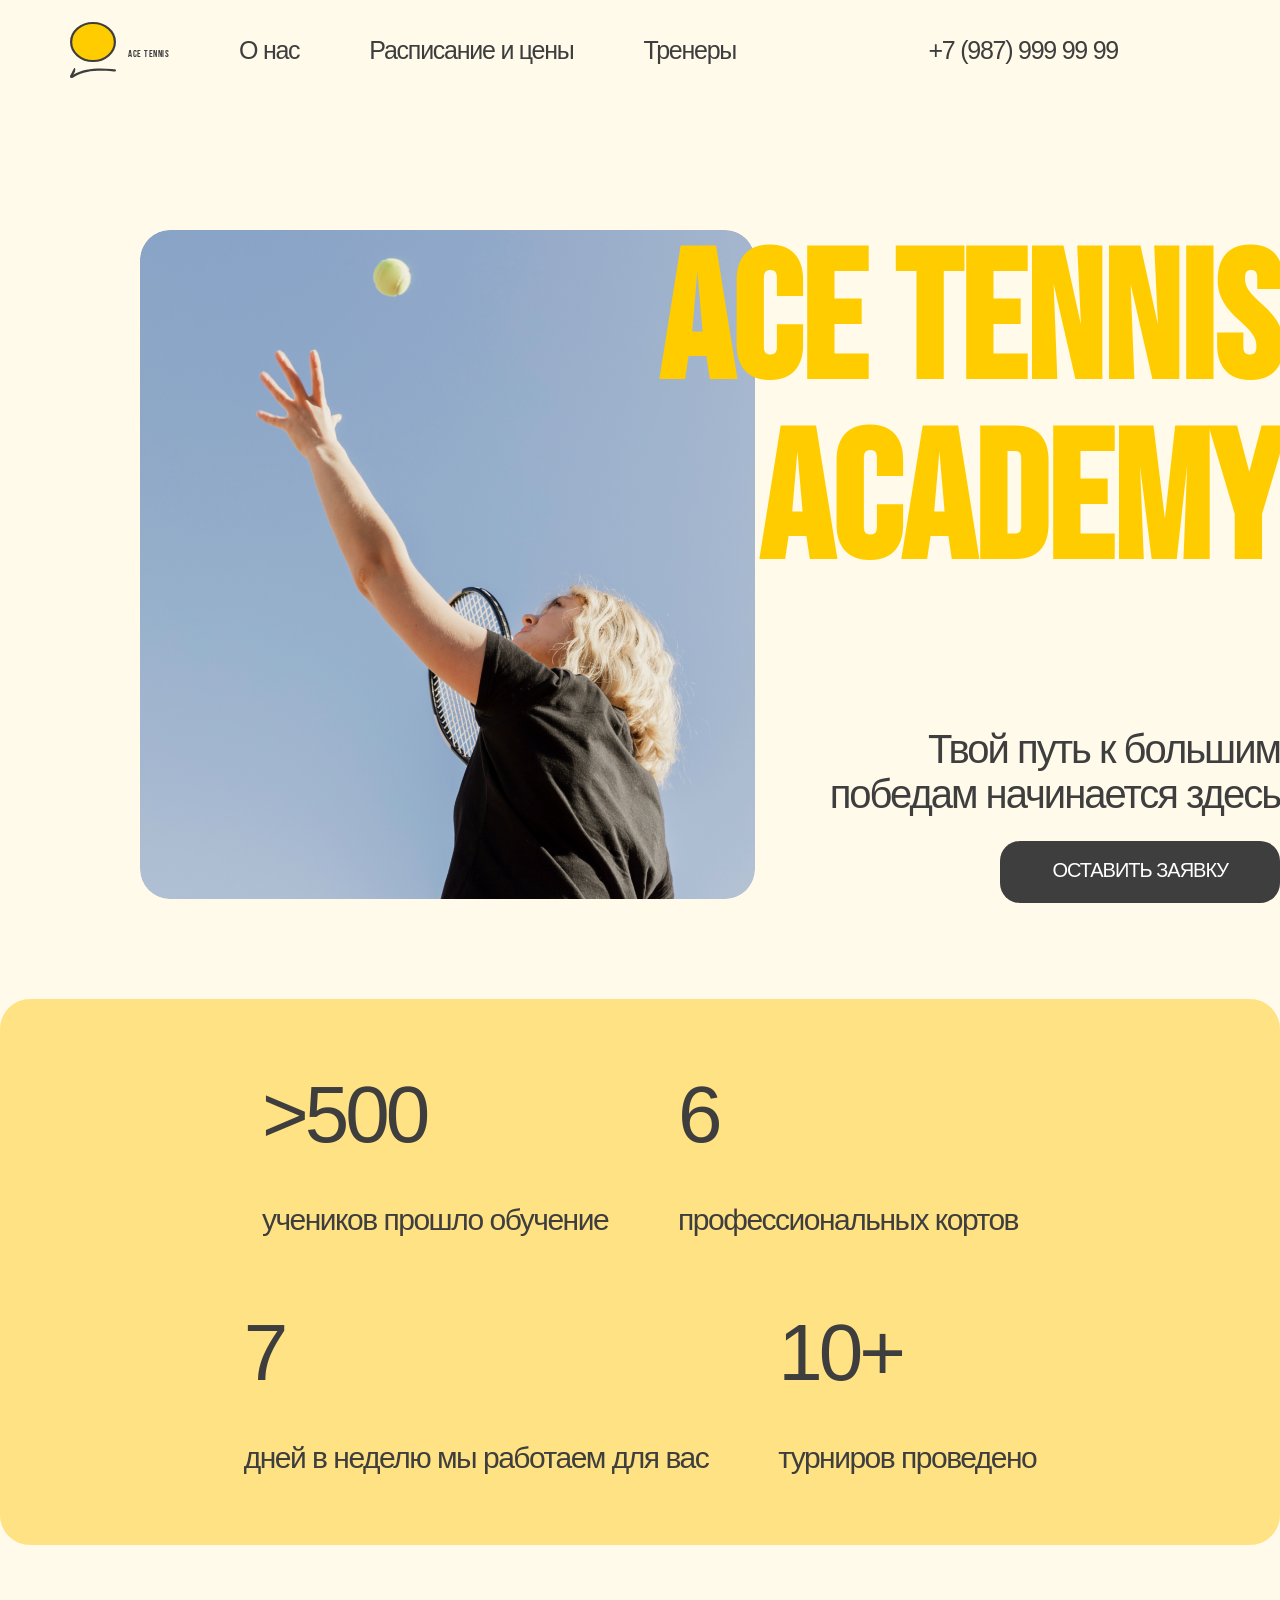
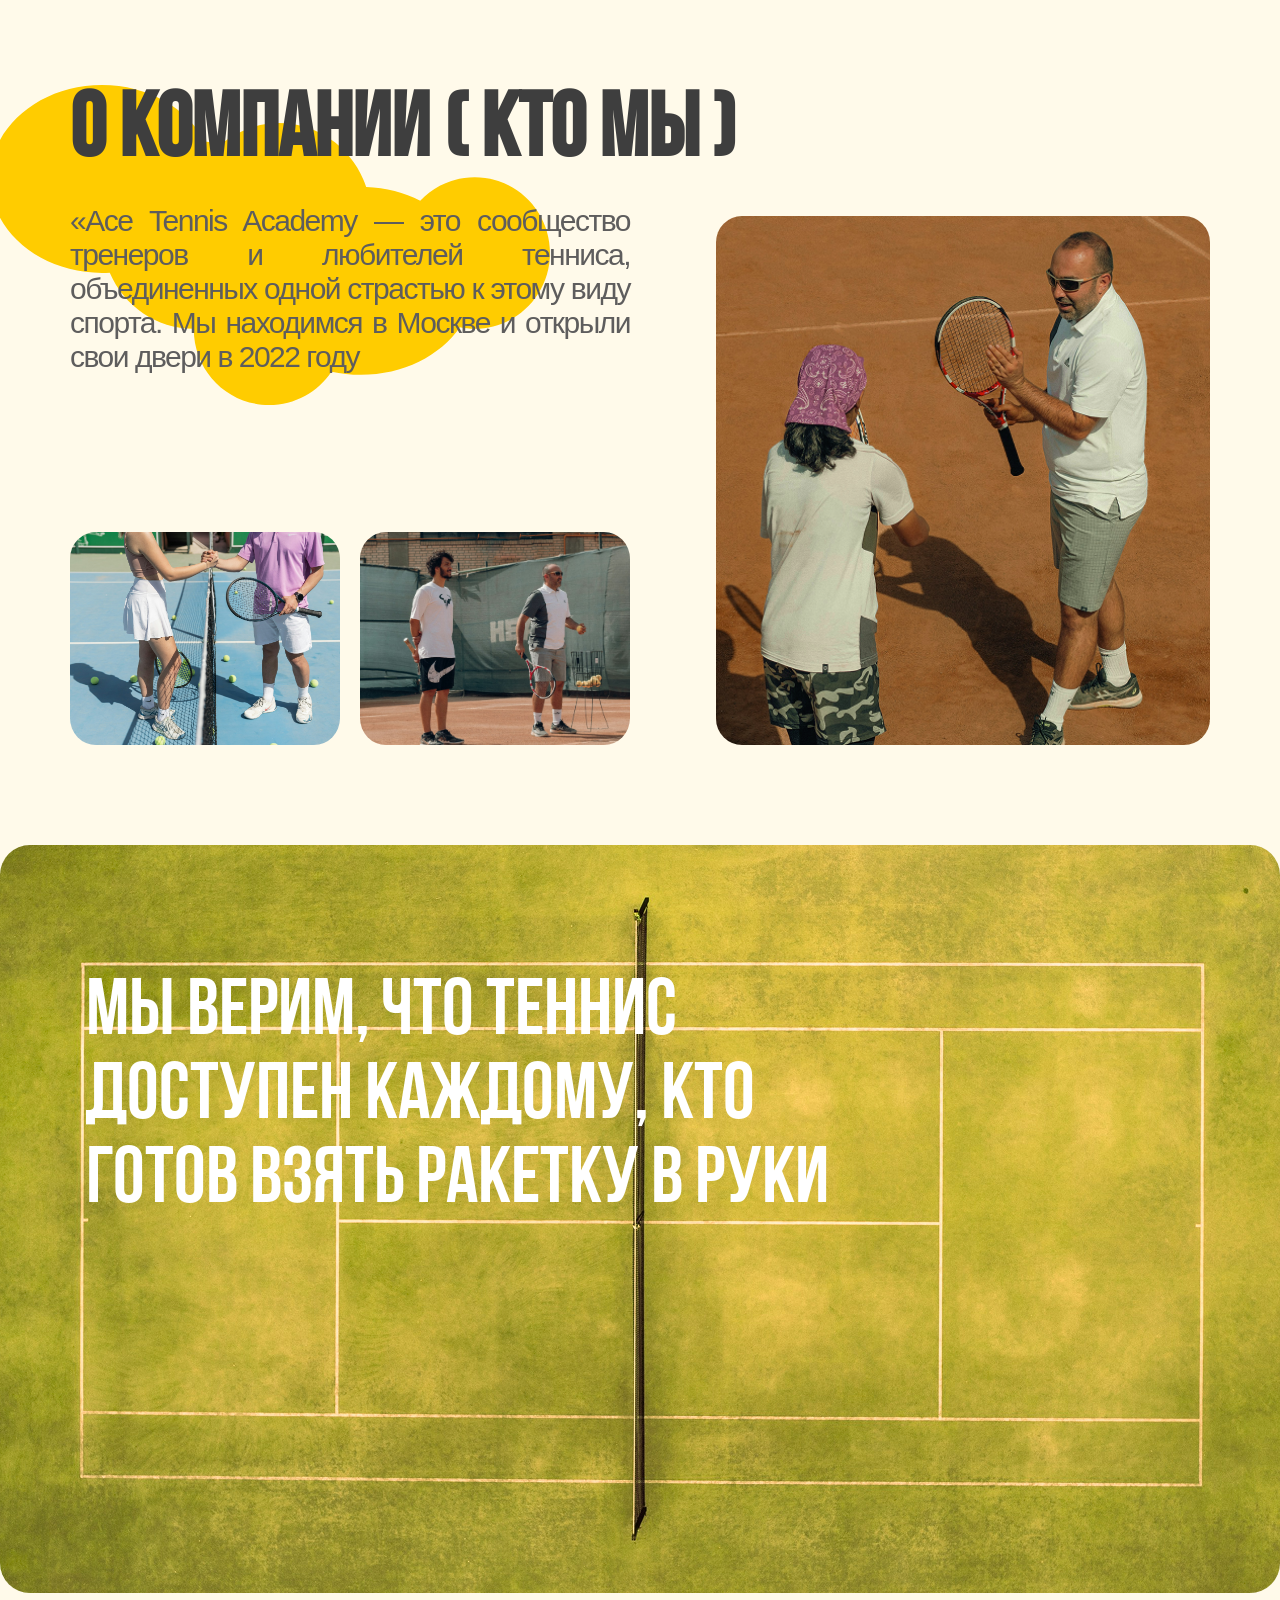
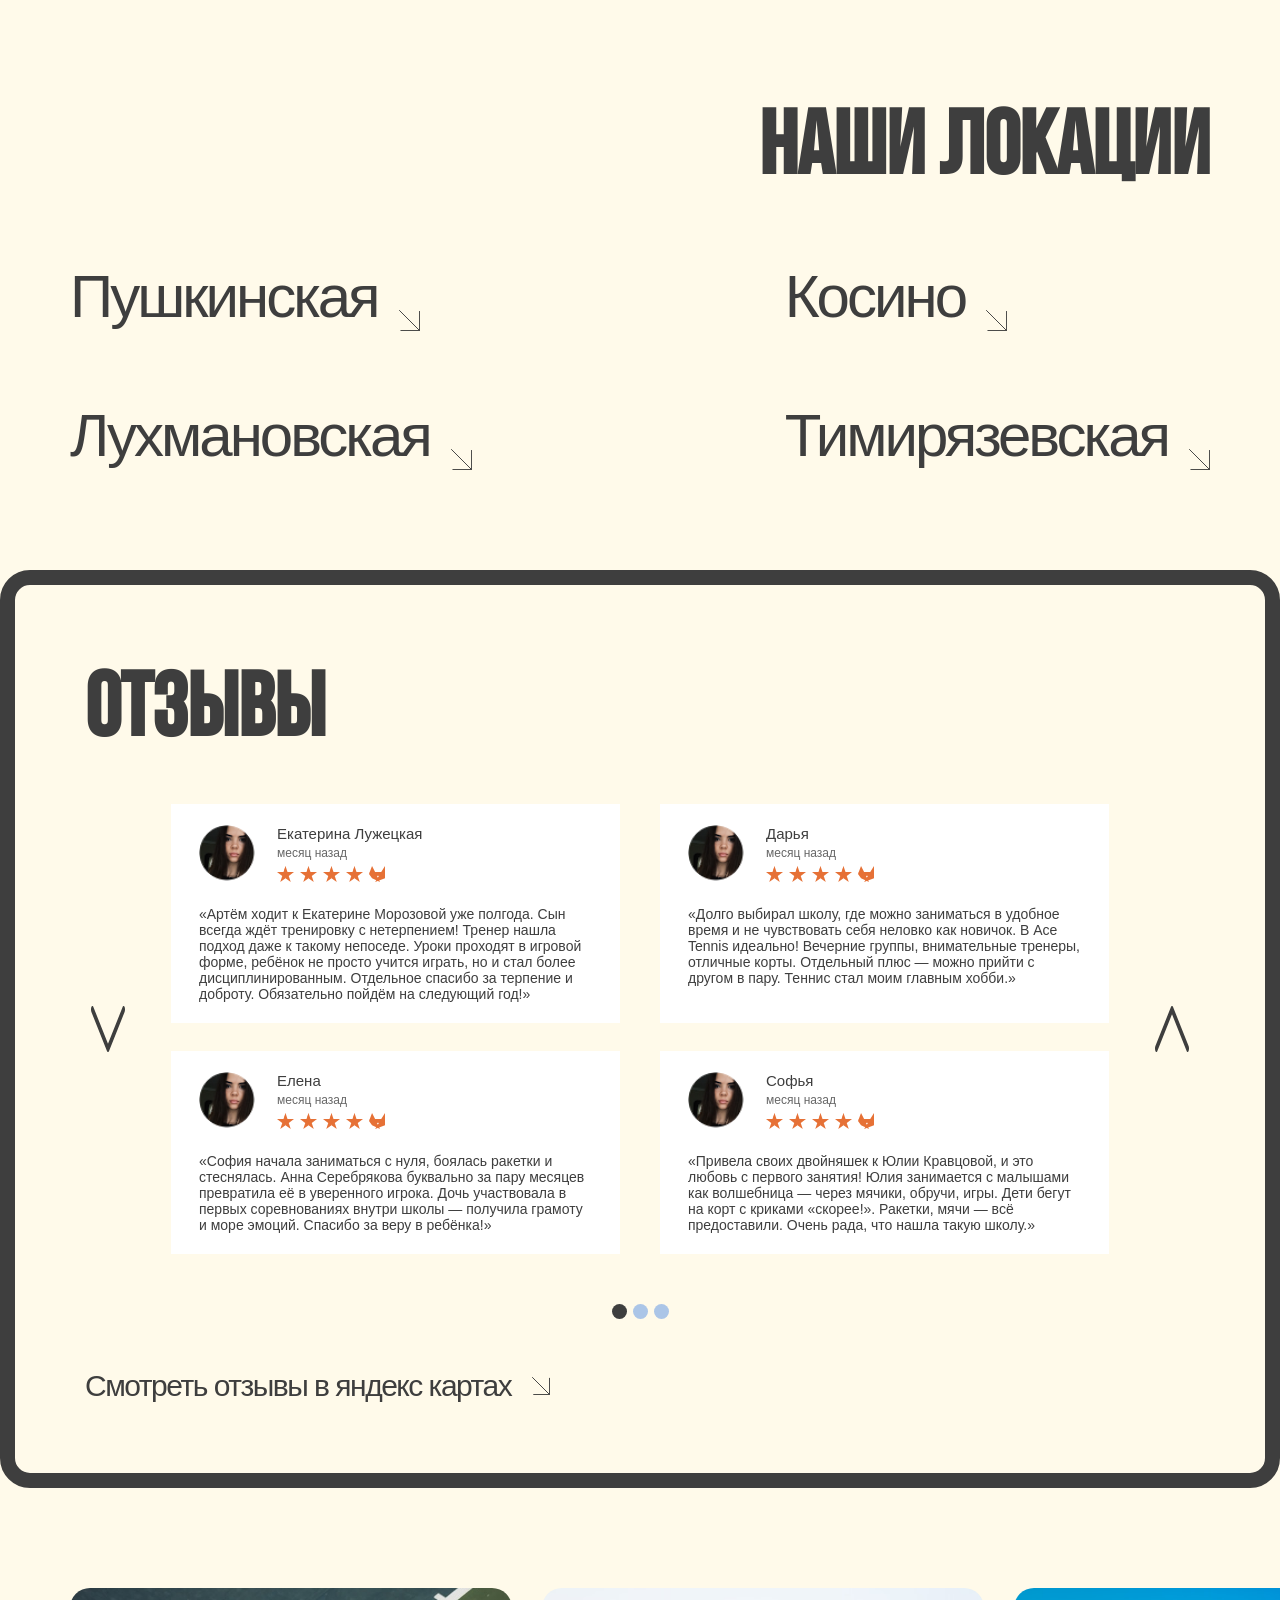
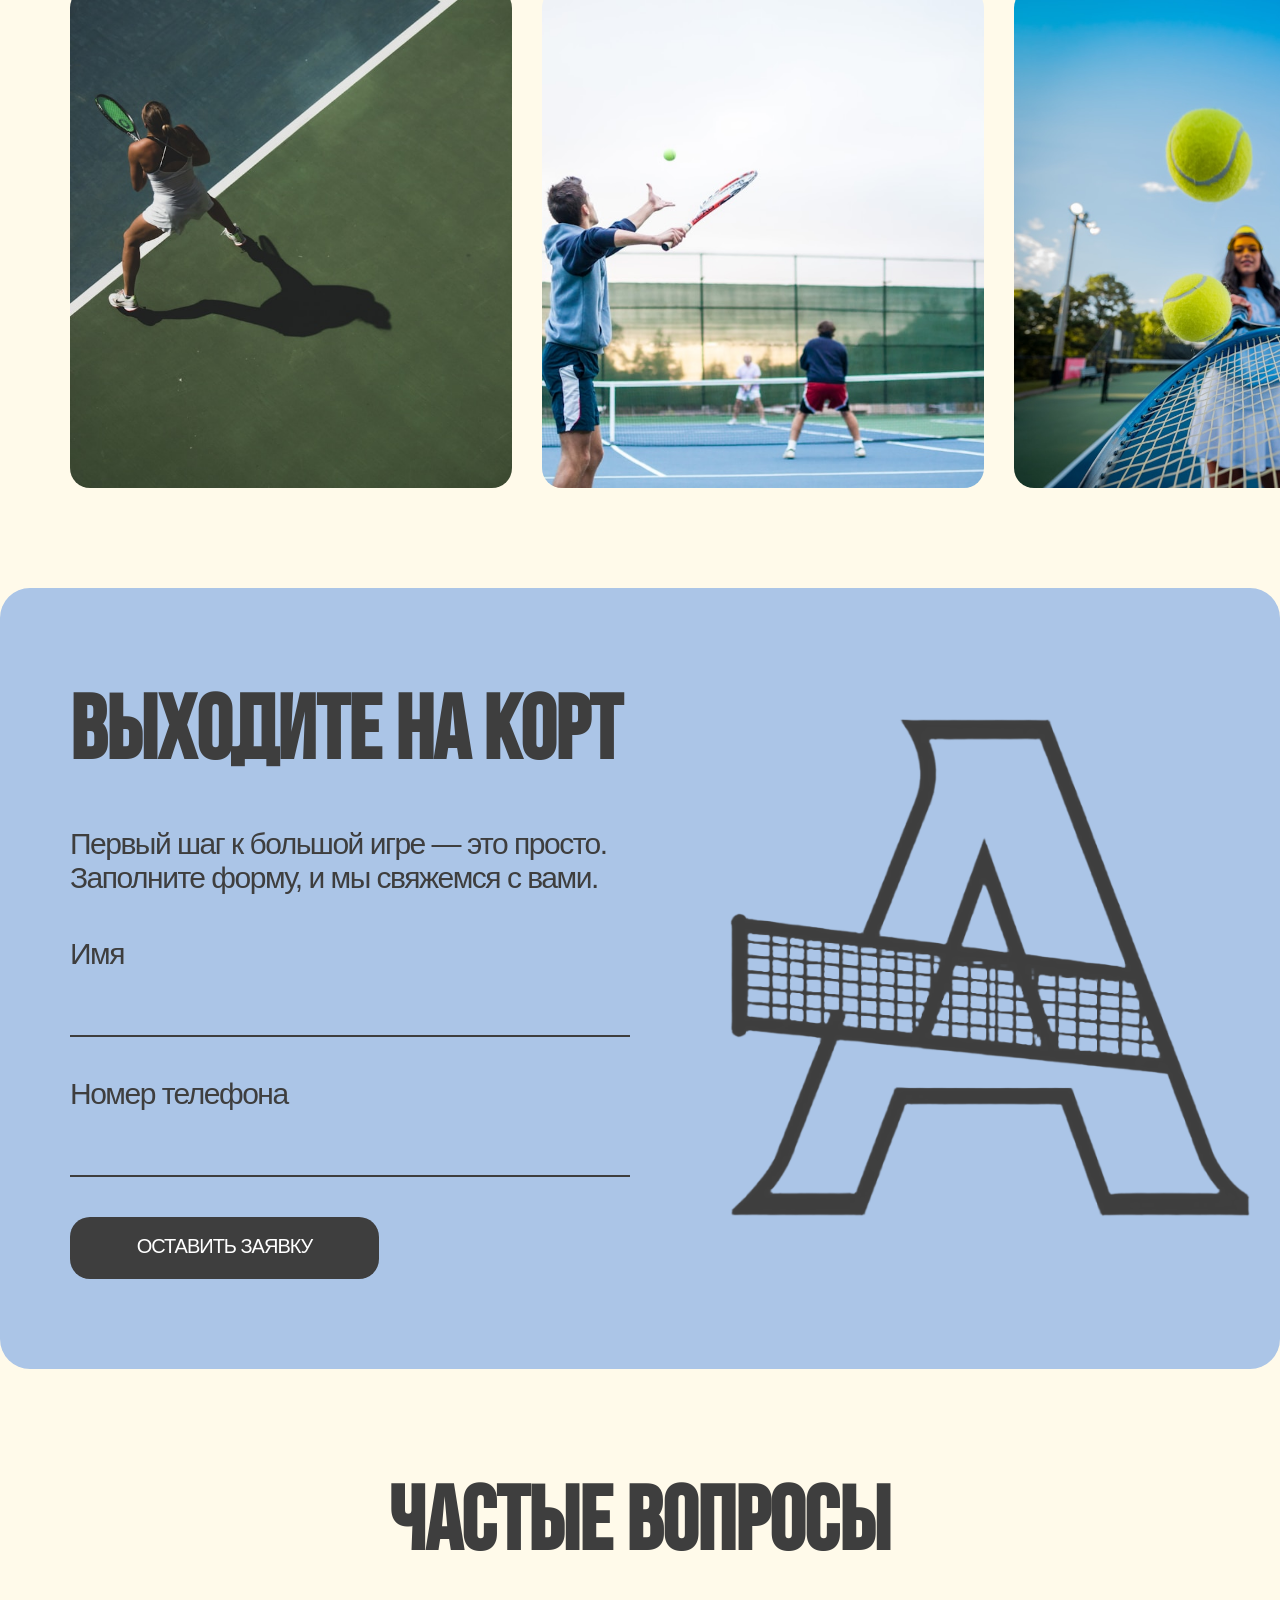
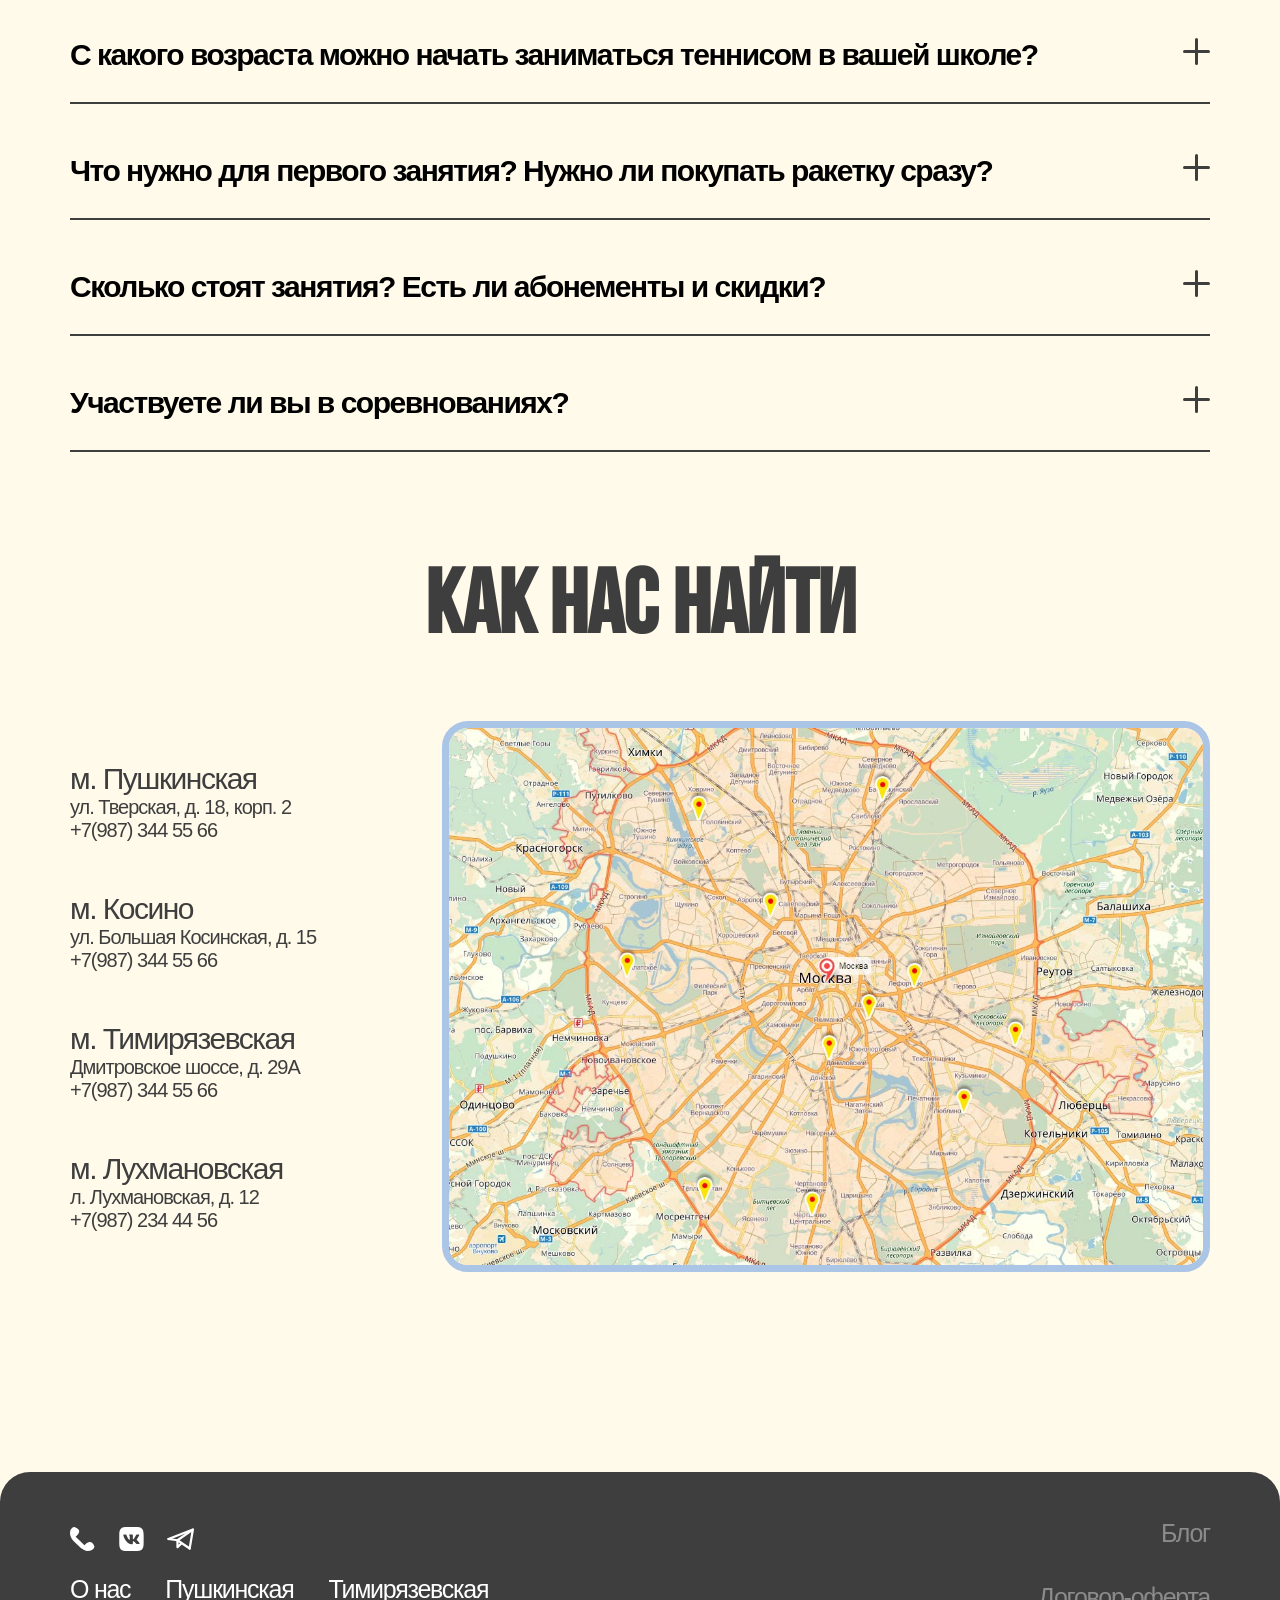
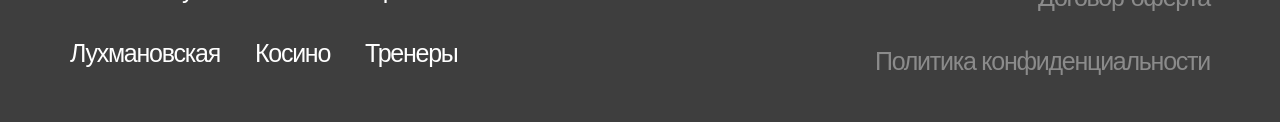
==== index.html @ 99ad8f37 "first commit" ====
<!doctype html>
<html lang="ru">
  <head>
    <meta charset="utf-8" />
    <meta name="viewport" content="width=device-width, initial-scale=1" />
    <title>Ace Tennis Academy</title>
    <link rel="preconnect" href="https://fonts.googleapis.com" />
    <link rel="preconnect" href="https://fonts.gstatic.com" crossorigin />
    <link
      href="https://fonts.googleapis.com/css2?family=Bebas+Neue&display=swap"
      rel="stylesheet"
    />
    <link rel="stylesheet" href="styles.css" />
  </head>
  <body>
    <div class="page">
      <header class="site-header">
        <div class="header-left">
          <a class="logo" href="#top" aria-label="Ace Tennis Academy">
            <span class="logo-mark">
              <img
                src="assets/img/logo-circle.svg"
                alt=""
              />
              <img
                src="assets/img/logo-lines.svg"
                alt=""
              />
            </span>
            <span class="logo-text">Ace tennis</span>
          </a>
          <nav class="header-nav">
            <a href="about.html">О нас</a>
            <a href="#schedule">Расписание и цены</a>
            <a href="trainers.html">Тренеры</a>
          </nav>
        </div>
        <div class="header-right">
          <div class="header-phone">+7 (987) 999 99 99</div>
          <button
            class="burger"
            type="button"
            aria-label="Открыть меню"
            data-menu-open
          >
            <span></span>
            <span></span>
            <span></span>
          </button>
        </div>
      </header>

      <div class="menu-overlay" data-menu-overlay aria-hidden="true">
        <div class="menu-panel" role="dialog" aria-modal="true">
          <button class="menu-close" type="button" aria-label="Закрыть меню" data-menu-close></button>
          <nav class="menu-links">
            <a href="index.html">Главная</a>
            <a href="about.html">О нас</a>
            <button class="menu-link" type="button" data-menu-schedule>
              Расписание и цены
            </button>
            <a href="trainers.html">Тренеры</a>
            <a href="#certificates">Сертификаты</a>
          </nav>
          <div class="menu-schedule" data-menu-schedule-panel aria-hidden="true">
            <a href="#contacts">Пушкинская</a>
            <a href="#contacts">Тимирязевская</a>
            <a href="#contacts">Косино</a>
            <a href="#contacts">Лухмановская</a>
          </div>
          <div class="menu-contacts">
            <div class="menu-phone">+7 (987) 999 99 99</div>
            <div class="menu-icons">
              <img src="assets/img/menu-icons.svg" alt="" />
            </div>
          </div>
          <button class="btn menu-cta" type="button">Оставить заявку</button>
        </div>
      </div>

      <main class="main" id="top">
        <section class="hero">
          <div class="hero-inner">
            <div class="hero-media">
              <img
                src="assets/img/hero-player.png"
                alt="Тренер бросает мяч"
              />
            </div>
            <div class="hero-copy">
              <h1>Ace Tennis Academy</h1>
              <div class="hero-sub">
                <p>Твой путь к большим победам начинается здесь</p>
                <button class="btn" type="button">Оставить заявку</button>
              </div>
            </div>
          </div>
        </section>

        <section class="facts">
          <div class="fact">
            <div class="fact-number">&gt;500</div>
            <div class="fact-text">учеников прошло обучение</div>
          </div>
          <div class="fact">
            <div class="fact-number">6</div>
            <div class="fact-text">профессиональных кортов</div>
          </div>
          <div class="fact">
            <div class="fact-number">7</div>
            <div class="fact-text">дней в неделю мы работаем для вас</div>
          </div>
          <div class="fact fact-highlight">
            <div class="fact-number">10+</div>
            <div class="fact-text">турниров проведено</div>
          </div>
        </section>

        <section class="about" id="about">
          <h2>О компании ( Кто мы )</h2>
          <div class="about-content">
            <div class="about-text">
              <p>
                «Ace Tennis Academy — это сообщество тренеров и любителей тенниса,
                объединенных одной страстью к этому виду спорта. Мы находимся в
                Москве и открыли свои двери в 2022 году
              </p>
              <div class="about-images">
                <div class="mask-image mask-small">
                  <img
                    src="assets/img/about-1.jpg"
                    alt="Тренировка на корте"
                  />
                </div>
                <div class="mask-image mask-small">
                  <img
                    src="assets/img/about-2.jpg"
                    alt="Тренер и ученик"
                  />
                </div>
              </div>
            </div>
            <div class="mask-image mask-large">
              <img
                src="assets/img/about-3.png"
                alt="Игровой момент"
              />
            </div>
          </div>
        </section>

        <section class="belief">
          <img
            class="belief-bg"
            src="assets/img/belief-bg.png"
            alt=""
          />
          <div class="belief-text">
            Мы верим, что теннис доступен каждому, кто готов взять ракетку в руки
          </div>
        </section>

        <section class="locations" id="schedule">
          <h2>Наши локации</h2>
          <div class="locations-grid">
            <div class="locations-col">
              <a href="#contacts">
                <span>Пушкинская</span>
                <img
                  src="assets/img/location-arrow.svg"
                  alt=""
                />
              </a>
              <a href="#contacts">
                <span>Лухмановская</span>
                <img
                  src="assets/img/location-arrow.svg"
                  alt=""
                />
              </a>
            </div>
            <div class="locations-col">
              <a href="#contacts">
                <span>Косино</span>
                <img
                  src="assets/img/location-arrow.svg"
                  alt=""
                />
              </a>
              <a href="#contacts">
                <span>Тимирязевская</span>
                <img
                  src="assets/img/location-arrow.svg"
                  alt=""
                />
              </a>
            </div>
          </div>
        </section>

        <section class="reviews" id="coaches">
          <div class="reviews-card">
            <h2>Отзывы</h2>
            <div class="reviews-body">
              <button class="slider-arrow" type="button" aria-label="Назад">
                <img src="assets/img/slider-arrow.svg" alt="" />
              </button>
              <div class="reviews-grid">
                <article class="review">
                  <div class="review-head">
                    <img
                      class="review-avatar"
                      src="assets/img/avatar.png"
                      alt=""
                    />
                    <div>
                      <div class="review-name">Екатерина Лужецкая</div>
                      <div class="review-time">месяц назад</div>
                      <div class="review-stars">
                        <img
                          src="assets/img/star.svg"
                          alt=""
                        />
                        <img
                          src="assets/img/star.svg"
                          alt=""
                        />
                        <img
                          src="assets/img/star.svg"
                          alt=""
                        />
                        <img
                          src="assets/img/star.svg"
                          alt=""
                        />
                        <span class="star-half">
                          <img
                            src="assets/img/star-half-base.svg"
                            alt=""
                          />
                          <img
                            src="assets/img/star-half-overlay.svg"
                            alt=""
                          />
                        </span>
                      </div>
                    </div>
                  </div>
                  <p class="review-text">
                    «Артём ходит к Екатерине Морозовой уже полгода. Сын всегда
                    ждёт тренировку с нетерпением! Тренер нашла подход даже к
                    такому непоседе. Уроки проходят в игровой форме, ребёнок не
                    просто учится играть, но и стал более дисциплинированным.
                    Отдельное спасибо за терпение и доброту. Обязательно пойдём
                    на следующий год!»
                  </p>
                </article>
                <article class="review">
                  <div class="review-head">
                    <img
                      class="review-avatar"
                      src="assets/img/avatar.png"
                      alt=""
                    />
                    <div>
                      <div class="review-name">Дарья</div>
                      <div class="review-time">месяц назад</div>
                      <div class="review-stars">
                        <img
                          src="assets/img/star.svg"
                          alt=""
                        />
                        <img
                          src="assets/img/star.svg"
                          alt=""
                        />
                        <img
                          src="assets/img/star.svg"
                          alt=""
                        />
                        <img
                          src="assets/img/star.svg"
                          alt=""
                        />
                        <span class="star-half">
                          <img
                            src="assets/img/star-half-base.svg"
                            alt=""
                          />
                          <img
                            src="assets/img/star-half-overlay.svg"
                            alt=""
                          />
                        </span>
                      </div>
                    </div>
                  </div>
                  <p class="review-text">
                    «Долго выбирал школу, где можно заниматься в удобное время и
                    не чувствовать себя неловко как новичок. В Ace Tennis
                    идеально! Вечерние группы, внимательные тренеры, отличные
                    корты. Отдельный плюс — можно прийти с другом в пару. Теннис
                    стал моим главным хобби.»
                  </p>
                </article>
                <article class="review">
                  <div class="review-head">
                    <img
                      class="review-avatar"
                      src="assets/img/avatar.png"
                      alt=""
                    />
                    <div>
                      <div class="review-name">Елена</div>
                      <div class="review-time">месяц назад</div>
                      <div class="review-stars">
                        <img
                          src="assets/img/star.svg"
                          alt=""
                        />
                        <img
                          src="assets/img/star.svg"
                          alt=""
                        />
                        <img
                          src="assets/img/star.svg"
                          alt=""
                        />
                        <img
                          src="assets/img/star.svg"
                          alt=""
                        />
                        <span class="star-half">
                          <img
                            src="assets/img/star-half-base.svg"
                            alt=""
                          />
                          <img
                            src="assets/img/star-half-overlay.svg"
                            alt=""
                          />
                        </span>
                      </div>
                    </div>
                  </div>
                  <p class="review-text">
                    «София начала заниматься с нуля, боялась ракетки и стеснялась.
                    Анна Серебрякова буквально за пару месяцев превратила её в
                    уверенного игрока. Дочь участвовала в первых соревнованиях
                    внутри школы — получила грамоту и море эмоций. Спасибо за
                    веру в ребёнка!»
                  </p>
                </article>
                <article class="review">
                  <div class="review-head">
                    <img
                      class="review-avatar"
                      src="assets/img/avatar.png"
                      alt=""
                    />
                    <div>
                      <div class="review-name">Софья</div>
                      <div class="review-time">месяц назад</div>
                      <div class="review-stars">
                        <img
                          src="assets/img/star.svg"
                          alt=""
                        />
                        <img
                          src="assets/img/star.svg"
                          alt=""
                        />
                        <img
                          src="assets/img/star.svg"
                          alt=""
                        />
                        <img
                          src="assets/img/star.svg"
                          alt=""
                        />
                        <span class="star-half">
                          <img
                            src="assets/img/star-half-base.svg"
                            alt=""
                          />
                          <img
                            src="assets/img/star-half-overlay.svg"
                            alt=""
                          />
                        </span>
                      </div>
                    </div>
                  </div>
                  <p class="review-text">
                    «Привела своих двойняшек к Юлии Кравцовой, и это любовь с
                    первого занятия! Юлия занимается с малышами как волшебница —
                    через мячики, обручи, игры. Дети бегут на корт с криками
                    «скорее!». Ракетки, мячи — всё предоставили. Очень рада, что
                    нашла такую школу.»
                  </p>
                </article>
              </div>
              <button class="slider-arrow" type="button" aria-label="Вперед">
                <img src="assets/img/slider-arrow.svg" alt="" />
              </button>
            </div>
            <div class="reviews-dots">
              <img
                src="assets/img/reviews-dots.svg"
                alt=""
              />
            </div>
            <a class="reviews-link" href="https://yandex.ru/maps" target="_blank">
              <span>Смотреть отзывы в яндекс картах</span>
              <img
                src="assets/img/reviews-link-arrow.svg"
                alt=""
              />
            </a>
          </div>
        </section>

        <section class="gallery">
          <div class="gallery-track">
            <img
              src="assets/img/gallery-1.jpg"
              alt=""
            />
            <img
              src="assets/img/gallery-2.jpg"
              alt=""
            />
            <img
              src="assets/img/gallery-3.jpg"
              alt=""
            />
            <img
              src="assets/img/gallery-4.jpg"
              alt=""
            />
            <img
              src="assets/img/gallery-5.jpg"
              alt=""
            />
            <img
              src="assets/img/gallery-6.jpg"
              alt=""
            />
          </div>
        </section>

        <section class="cta">
          <div class="cta-content">
            <div class="cta-text">
              <h2>Выходите на корт</h2>
              <p>
                Первый шаг к большой игре — это просто. Заполните форму, и мы
                свяжемся с вами.
              </p>
            </div>
            <form class="cta-form">
              <label>
                <span>Имя</span>
                <input type="text" placeholder="" />
              </label>
              <label>
                <span>Номер телефона</span>
                <input type="tel" placeholder="" />
              </label>
              <button class="btn" type="submit">Оставить заявку</button>
            </form>
          </div>
          <div class="cta-logo"></div>
        </section>

        <section class="faq">
          <h2>Частые вопросы</h2>
          <div class="faq-list">
            <div class="faq-item">
              <button type="button">
                <span>С какого возраста можно начать заниматься теннисом в вашей школе?</span>
                <img
                  src="assets/img/faq-plus.svg"
                  alt=""
                />
              </button>
              <div class="faq-line"></div>
            </div>
            <div class="faq-item">
              <button type="button">
                <span>Что нужно для первого занятия? Нужно ли покупать ракетку сразу?</span>
                <img
                  src="assets/img/faq-plus.svg"
                  alt=""
                />
              </button>
              <div class="faq-line"></div>
            </div>
            <div class="faq-item">
              <button type="button">
                <span>Сколько стоят занятия? Есть ли абонементы и скидки?</span>
                <img
                  src="assets/img/faq-plus.svg"
                  alt=""
                />
              </button>
              <div class="faq-line"></div>
            </div>
            <div class="faq-item">
              <button type="button">
                <span>Участвуете ли вы в соревнованиях?</span>
                <img
                  src="assets/img/faq-plus.svg"
                  alt=""
                />
              </button>
              <div class="faq-line"></div>
            </div>
          </div>
        </section>

        <section class="contacts" id="contacts">
          <h2>Как нас найти</h2>
          <div class="contacts-inner">
            <div class="contacts-list">
              <div class="contact-item">
                <div class="contact-title">м. Пушкинская</div>
                <div class="contact-text">ул. Тверская, д. 18, корп. 2</div>
                <div class="contact-text">+7(987) 344 55 66</div>
              </div>
              <div class="contact-item">
                <div class="contact-title">м. Косино</div>
                <div class="contact-text">ул. Большая Косинская, д. 15</div>
                <div class="contact-text">+7(987) 344 55 66</div>
              </div>
              <div class="contact-item">
                <div class="contact-title">м. Тимирязевская</div>
                <div class="contact-text">Дмитровское шоссе, д. 29А</div>
                <div class="contact-text">+7(987) 344 55 66</div>
              </div>
              <div class="contact-item">
                <div class="contact-title">м. Лухмановская</div>
                <div class="contact-text">л. Лухмановская, д. 12</div>
                <div class="contact-text">+7(987) 234 44 56</div>
              </div>
            </div>
            <div class="contacts-map">
              <img
                src="assets/img/map.jpg"
                alt="Карта"
              />
            </div>
          </div>
        </section>
      </main>

      <footer class="site-footer">
        <div class="footer-left">
          <div class="footer-icons">
            <img src="assets/img/footer-logo.svg" alt="Контакты" />
          </div>
          <nav class="footer-nav">
            <a href="about.html">О нас</a>
            <a href="#contacts">Пушкинская</a>
            <a href="#contacts">Тимирязевская</a>
            <a href="#contacts">Лухмановская</a>
            <a href="#contacts">Косино</a>
            <a href="trainers.html">Тренеры</a>
          </nav>
        </div>
        <div class="footer-right">
          <div>Блог</div>
          <div>Договор-оферта</div>
          <div>Политика конфиденциальности</div>
        </div>
      </footer>
    </div>
    <script src="menu.js"></script>
  </body>
</html>
---- styles.css ----
@font-face {
  font-family: "Bebas Neue Cyrillic";
  src: url("assets/fonts/bebasneuecyrillic.woff2") format("woff2");
  font-weight: 400;
  font-style: normal;
  font-display: swap;
}

:root {
  --bg: #fffaea;
  --dark: #3e3e3e;
  --yellow: #ffcc00;
  --yellow-soft: #ffe283;
  --blue: #abc5e7;
  --muted: #5e5d5d;
  --white: #ffffff;
  --radius-lg: 30px;
  --radius-md: 20px;
  --container: 1280px;
  --headline-font: "Bebas Neue Cyrillic", "Bebas Neue", "Arial Narrow",
    "Helvetica", sans-serif;
}

* {
  box-sizing: border-box;
}

body {
  margin: 0;
  background: var(--bg);
  color: var(--dark);
  font-family: "Helvetica", "Arial", sans-serif;
}

body.menu-open {
  overflow: hidden;
}

a {
  color: inherit;
  text-decoration: none;
}

img {
  display: block;
  max-width: 100%;
}

.page {
  min-height: 100vh;
  display: flex;
  flex-direction: column;
  align-items: center;
}

.site-header {
  width: min(var(--container), 100%);
  height: 100px;
  display: flex;
  align-items: center;
  justify-content: space-between;
  padding: 0 70px;
  border-radius: 0 0 var(--radius-lg) var(--radius-lg);
  background: var(--bg);
  position: sticky;
  top: 0;
  z-index: 5;
}

.header-left {
  display: flex;
  align-items: center;
  gap: 70px;
}

.logo {
  display: flex;
  align-items: flex-start;
  gap: 12px;
  font-family: var(--headline-font);
  font-size: 10px;
  letter-spacing: 0.5px;
  color: var(--dark);
}

.logo-mark {
  display: grid;
  gap: 6px;
  align-items: start;
  width: 46px;
}

.logo-mark img {
  width: 46px;
  height: auto;
}

.logo-mark img:first-child {
  height: 40px;
}

.logo-mark img:last-child {
  height: 10px;
}

.logo-text {
  margin-top: 26px;
  font-size: 10px;
  text-transform: uppercase;
}

.header-nav {
  display: flex;
  gap: 70px;
  font-size: 25px;
  letter-spacing: -1.25px;
}

.header-right {
  display: flex;
  align-items: center;
  gap: 70px;
  font-size: 25px;
  letter-spacing: -1.25px;
}

.burger {
  width: 22px;
  height: 22px;
  padding: 0;
  border: none;
  background: none;
  display: flex;
  flex-direction: column;
  justify-content: center;
  gap: 6px;
  cursor: pointer;
}

.burger span {
  display: block;
  height: 2px;
  background: var(--dark);
}

.menu-overlay {
  position: fixed;
  inset: 0;
  background: rgba(0, 0, 0, 0);
  display: block;
  pointer-events: none;
  z-index: 20;
  transition: background 0.3s ease;
}

.menu-panel {
  width: 423px;
  min-height: 100vh;
  background: var(--bg);
  padding: 50px 37px 90px;
  display: flex;
  flex-direction: column;
  align-items: flex-end;
  gap: 50px;
  position: relative;
  margin-left: auto;
  transform: translateX(100%);
  transition: transform 0.3s ease;
}

.menu-open .menu-overlay {
  pointer-events: auto;
  background: rgba(0, 0, 0, 0.1);
}

.menu-open .menu-panel {
  transform: translateX(0);
}

.menu-close {
  position: absolute;
  left: 20px;
  top: 20px;
  width: 30px;
  height: 30px;
  border: none;
  background: none;
  cursor: pointer;
}

.menu-close::before,
.menu-close::after {
  content: "";
  position: absolute;
  left: 0;
  top: 50%;
  width: 30px;
  height: 3px;
  background: var(--dark);
  transform-origin: center;
}

.menu-close::before {
  transform: translateY(-50%) rotate(45deg);
}

.menu-close::after {
  transform: translateY(-50%) rotate(-45deg);
}

.menu-links {
  display: flex;
  flex-direction: column;
  align-items: flex-end;
  gap: 50px;
  width: 335px;
}

.menu-links a,
.menu-link {
  font-size: 40px;
  line-height: 46px;
  letter-spacing: -0.05em;
  color: var(--dark);
  background: none;
  border: none;
  padding: 0;
  text-align: right;
  cursor: pointer;
  font-family: inherit;
  align-self: flex-end;
}

.menu-link.is-active {
  color: var(--yellow);
  border: 1px solid var(--dark);
  border-radius: 4px;
  padding: 6px 10px;
}

.menu-schedule {
  width: 282px;
  height: 350px;
  background: var(--bg);
  border-radius: 10px;
  padding: 50px 23px;
  display: none;
  flex-direction: column;
  align-items: flex-end;
  gap: 50px;
  position: absolute;
  right: 37px;
  top: 360px;
  z-index: 1;
}

.menu-schedule.is-open {
  display: flex;
}

.menu-schedule a {
  font-size: 35px;
  line-height: 40px;
  letter-spacing: -0.05em;
  color: var(--dark);
}

.menu-contacts {
  display: flex;
  flex-direction: column;
  align-items: flex-end;
  gap: 30px;
  width: 230px;
}

.menu-phone {
  font-size: 30px;
  line-height: 34px;
  letter-spacing: -0.05em;
  color: var(--dark);
}

.menu-icons img {
  width: 148px;
  height: 31px;
}

.menu-cta {
  width: 309px;
}

.main {
  width: min(var(--container), 100%);
  display: flex;
  flex-direction: column;
  gap: 100px;
  align-items: center;
  padding-bottom: 100px;
}

.hero {
  width: 100%;
  padding-top: 130px;
}

.hero-inner {
  display: flex;
  align-items: flex-end;
  justify-content: flex-end;
}

.hero-media {
  width: 615px;
  height: 669px;
  border-radius: var(--radius-lg);
  overflow: hidden;
  margin-right: -119px;
}

.hero-media img {
  width: 100%;
  height: 100%;
  object-fit: cover;
  object-position: bottom;
}

.hero-copy {
  width: 644px;
  height: 669px;
  display: flex;
  flex-direction: column;
  align-items: flex-end;
  justify-content: center;
  gap: 141px;
  text-align: right;
}

.hero-copy h1 {
  margin: 0;
  font-family: var(--headline-font);
  font-size: 180px;
  line-height: 1;
  color: var(--yellow);
  text-transform: uppercase;
}

.hero-sub {
  width: 475px;
  display: flex;
  flex-direction: column;
  gap: 24px;
  align-items: flex-end;
}

.hero-sub p {
  margin: 0;
  font-size: 40px;
  letter-spacing: -2px;
}

.btn {
  background: var(--dark);
  color: var(--white);
  border: none;
  padding: 18px 52px 21px;
  border-radius: var(--radius-md);
  font-size: 20px;
  text-transform: uppercase;
  letter-spacing: -1px;
  cursor: pointer;
}

.facts {
  width: 100%;
  background: var(--yellow-soft);
  border-radius: var(--radius-lg);
  padding: 70px;
  display: flex;
  flex-wrap: wrap;
  gap: 70px;
  justify-content: center;
  position: relative;
}

.fact {
  display: flex;
  flex-direction: column;
  gap: 42px;
  min-width: 200px;
}

.fact-number {
  font-size: 80px;
  letter-spacing: -4px;
}

.fact-text {
  font-size: 30px;
  letter-spacing: -1.5px;
}

.fact-highlight {
  position: relative;
}

.about {
  width: 100%;
  padding: 0 70px;
  display: flex;
  flex-direction: column;
  gap: 30px;
  position: relative;
  isolation: isolate;
  padding-top: 30px;
}

.about::before {
  content: "";
  position: absolute;
  left: -10px;
  top: 40px;
  width: 560px;
  height: 320px;
  background: url("assets/img/fact-union.svg") no-repeat center / contain;
  z-index: -1;
  pointer-events: none;
}

.about h2 {
  margin: 0;
  font-family: var(--headline-font);
  font-size: 90px;
  text-transform: uppercase;
  position: relative;
  z-index: 1;
}

.about-content {
  display: flex;
  gap: 86px;
  align-items: flex-end;
  position: relative;
  z-index: 1;
}

.about-text {
  width: 560px;
  display: flex;
  flex-direction: column;
  gap: 158px;
}

.about-text p {
  margin: 0;
  font-size: 30px;
  color: var(--muted);
  text-align: justify;
  letter-spacing: -1.5px;
}

.about-images {
  display: flex;
  gap: 20px;
}

.mask-image {
  overflow: hidden;
  border-radius: var(--radius-md);
  position: relative;
}

.mask-image img {
  width: 100%;
  height: 100%;
  object-fit: cover;
}

.mask-small {
  width: 270px;
  height: 213px;
  -webkit-mask-image: url("assets/img/mask-small.svg");
  mask-image: url("assets/img/mask-small.svg");
  -webkit-mask-repeat: no-repeat;
  mask-repeat: no-repeat;
  -webkit-mask-size: cover;
  mask-size: cover;
}

.mask-large {
  flex: 1;
  min-width: 420px;
  height: 529px;
  -webkit-mask-image: url("assets/img/mask-large.svg");
  mask-image: url("assets/img/mask-large.svg");
  -webkit-mask-repeat: no-repeat;
  mask-repeat: no-repeat;
  -webkit-mask-size: cover;
  mask-size: cover;
}

.belief {
  width: 100%;
  position: relative;
  border-radius: var(--radius-lg);
  overflow: hidden;
  height: 748px;
  padding: 119px 86px;
}

.belief-bg {
  position: absolute;
  inset: 0;
  width: 100%;
  height: 100%;
  object-fit: cover;
}

.belief-text {
  position: relative;
  z-index: 1;
  max-width: 755px;
  font-family: var(--headline-font);
  font-size: 80px;
  color: var(--white);
  text-transform: uppercase;
  line-height: 1.05;
}

.locations {
  width: 100%;
  padding: 0 70px;
  display: flex;
  flex-direction: column;
  gap: 70px;
}

.locations h2 {
  margin: 0;
  font-family: var(--headline-font);
  font-size: 90px;
  text-align: right;
  text-transform: uppercase;
}

.locations-grid {
  display: flex;
  gap: 70px;
  justify-content: space-between;
  flex-wrap: wrap;
}

.locations-col {
  display: flex;
  flex-direction: column;
  gap: 70px;
}

.locations a {
  display: flex;
  align-items: flex-end;
  gap: 21px;
  font-size: 60px;
  letter-spacing: -3px;
}

.locations a img {
  width: 21px;
  height: 21px;
}

.reviews {
  width: 100%;
  display: flex;
  justify-content: center;
}

.reviews-card {
  width: 100%;
  border: 15px solid var(--dark);
  border-radius: var(--radius-lg);
  background: var(--bg);
  padding: 70px;
  display: flex;
  flex-direction: column;
  gap: 50px;
  position: relative;
}

.reviews-card h2 {
  margin: 0;
  font-family: var(--headline-font);
  font-size: 90px;
  text-transform: uppercase;
}

.reviews-body {
  display: grid;
  grid-template-columns: auto 1fr auto;
  align-items: center;
  gap: 40px;
}

.slider-arrow {
  background: none;
  border: none;
  cursor: pointer;
  width: 46px;
  height: 46px;
  display: flex;
  align-items: center;
  justify-content: center;
  flex-shrink: 0;
}

.slider-arrow img {
  width: 46px;
  height: 46px;
}

.slider-arrow:first-child img {
  transform: rotate(180deg);
}

.reviews-grid {
  display: grid;
  grid-template-columns: repeat(2, minmax(0, 1fr));
  gap: 28px 40px;
}

.review {
  min-width: 0;
  background: var(--white);
  padding: 21px 28px;
  display: flex;
  flex-direction: column;
  gap: 24px;
}

.review-head {
  display: flex;
  gap: 22px;
}

.review-avatar {
  width: 56px;
  height: 56px;
}

.review-name {
  font-size: 15px;
  font-family: "Gilroy", "Helvetica", sans-serif;
}

.review-time {
  font-size: 12px;
  color: #676767;
  font-family: "Gilroy", "Helvetica", sans-serif;
  margin-top: 4px;
}

.review-stars {
  display: flex;
  align-items: center;
  gap: 6px;
  margin-top: 6px;
}

.review-stars img {
  width: 17px;
  height: 16px;
}

.star-half {
  position: relative;
  width: 16px;
  height: 16px;
}

.star-half img {
  position: absolute;
  inset: 0;
  width: 100%;
  height: 100%;
}

.review-text {
  margin: 0;
  font-size: 14px;
  color: var(--dark);
}

.reviews-dots {
  display: flex;
  justify-content: center;
}

.reviews-dots img {
  width: 57px;
  height: 15px;
}

.reviews-link {
  display: flex;
  align-items: center;
  gap: 21px;
  font-size: 30px;
  letter-spacing: -1.5px;
}

.reviews-link img {
  width: 18px;
  height: 18px;
}

.gallery {
  width: 100%;
}

.gallery-track {
  display: flex;
  gap: 30px;
  overflow-x: auto;
  padding: 0 70px;
}

.gallery-track img {
  width: 442px;
  height: 500px;
  border-radius: var(--radius-md);
  object-fit: cover;
  flex-shrink: 0;
}

.cta {
  width: 100%;
  background: var(--blue);
  border-radius: var(--radius-lg);
  padding: 90px 339px 90px 70px;
  position: relative;
  overflow: hidden;
}

.cta-content {
  position: relative;
  z-index: 1;
  display: flex;
  flex-direction: column;
  gap: 42px;
  max-width: 560px;
}

.cta-text h2 {
  margin: 0 0 50px;
  font-family: var(--headline-font);
  font-size: 90px;
  text-transform: uppercase;
}

.cta-text p {
  margin: 0;
  font-size: 30px;
  letter-spacing: -1.5px;
}

.cta-form {
  display: flex;
  flex-direction: column;
  gap: 40px;
}

.cta-form label {
  display: flex;
  flex-direction: column;
  gap: 20px;
  font-size: 30px;
  letter-spacing: -1.5px;
}

.cta-form input {
  background: transparent;
  border: none;
  border-bottom: 2px solid var(--dark);
  padding: 6px 0;
  font-size: 28px;
  color: var(--dark);
}

.cta-form input:focus {
  outline: none;
}

.cta-logo {
  position: absolute;
  right: 30px;
  top: 50%;
  width: 520px;
  height: 520px;
  transform: translateY(-50%);
  background: var(--dark);
  -webkit-mask-image: url("assets/img/cta-mask.png");
  mask-image: url("assets/img/cta-mask.png");
  -webkit-mask-repeat: no-repeat;
  mask-repeat: no-repeat;
  -webkit-mask-size: contain;
  mask-size: contain;
  z-index: 0;
  pointer-events: none;
}

.cta-form .btn {
  width: 309px;
}

.faq {
  width: 100%;
  display: flex;
  flex-direction: column;
  gap: 70px;
  align-items: center;
}

.faq h2 {
  margin: 0;
  font-family: var(--headline-font);
  font-size: 90px;
  text-align: center;
  text-transform: uppercase;
}

.faq-list {
  width: 100%;
  padding: 0 70px;
  display: flex;
  flex-direction: column;
  gap: 50px;
}

.faq-item button {
  display: flex;
  align-items: flex-start;
  justify-content: space-between;
  gap: 98px;
  width: 100%;
  background: none;
  border: none;
  padding: 0;
  font-size: 30px;
  font-weight: 700;
  letter-spacing: -1.5px;
  text-align: left;
  cursor: pointer;
}

.faq-item img {
  width: 27px;
  height: 27px;
}

.faq-line {
  height: 2px;
  background: var(--dark);
  margin-top: 30px;
}

.contacts {
  width: 100%;
  display: flex;
  flex-direction: column;
  gap: 70px;
  align-items: center;
}

.contacts h2 {
  margin: 0;
  font-family: var(--headline-font);
  font-size: 90px;
  text-align: center;
  text-transform: uppercase;
}

.contacts-inner {
  width: 100%;
  padding: 0 70px;
  display: flex;
  gap: 34px;
  align-items: center;
}

.contacts-list {
  flex: 1;
  display: flex;
  flex-direction: column;
  gap: 50px;
}

.contact-title {
  font-size: 30px;
  letter-spacing: -1.5px;
}

.contact-text {
  font-size: 20px;
  letter-spacing: -1px;
}

.contacts-map {
  width: 768px;
  height: 551px;
  border: 7px solid var(--blue);
  border-radius: 26px;
  overflow: hidden;
  flex-shrink: 0;
}

.contacts-map img {
  width: 100%;
  height: 100%;
  object-fit: cover;
}

.site-footer {
  width: min(var(--container), 100%);
  height: 250px;
  background: var(--dark);
  border-radius: var(--radius-lg) var(--radius-lg) 0 0;
  display: flex;
  justify-content: space-between;
  align-items: center;
  padding: 0 70px;
  margin-top: 100px;
}

.footer-left {
  display: flex;
  flex-direction: column;
  gap: 24px;
  width: 501px;
}

.footer-icons {
  display: flex;
  align-items: center;
  gap: 18px;
}

.footer-icons img {
  width: 124px;
  height: 24px;
}

.footer-nav {
  display: flex;
  flex-wrap: wrap;
  gap: 35px;
  font-size: 25px;
  color: var(--white);
  letter-spacing: -1.25px;
}

.footer-right {
  display: flex;
  flex-direction: column;
  gap: 35px;
  font-size: 25px;
  color: #8b8b8b;
  letter-spacing: -1.25px;
  text-align: right;
}

@media (max-width: 1200px) {
  .site-header {
    padding: 0 40px;
  }

  .hero-inner {
    flex-direction: column-reverse;
    align-items: center;
    gap: 40px;
  }

  .hero-media {
    width: min(90%, 615px);
    margin-right: 0;
  }

  .hero-copy {
    width: 100%;
    height: auto;
    align-items: center;
    text-align: center;
    gap: 40px;
  }

  .hero-sub {
    width: min(90%, 475px);
    align-items: center;
  }

  .hero-sub p {
    text-align: center;
  }

  .facts {
    padding: 50px 40px;
  }

  .about {
    padding: 0 40px;
  }

  .about-content {
    flex-direction: column;
    align-items: center;
  }

  .about-text {
    width: 100%;
    gap: 40px;
  }

  .belief {
    height: auto;
    padding: 80px 40px;
  }

  .locations {
    padding: 0 40px;
  }

  .locations h2 {
    text-align: center;
  }

  .locations-grid {
    justify-content: center;
  }

  .reviews-card {
    padding: 50px 40px;
  }

  .reviews-body {
    grid-template-columns: 1fr;
  }

  .slider-arrow {
    display: none;
  }

  .reviews-grid {
    grid-template-columns: 1fr;
  }

  .gallery-track {
    padding: 0 40px;
  }

  .cta {
    padding: 70px 40px;
  }

  .cta-logo {
    opacity: 0.2;
  }

  .faq-list {
    padding: 0 40px;
  }

  .contacts-inner {
    flex-direction: column;
    padding: 0 40px;
  }

  .contacts-map {
    width: 100%;
    height: 360px;
  }

  .site-footer {
    padding: 0 40px;
  }
}

@media (max-width: 768px) {
  .header-nav {
    display: none;
  }

  .header-right {
    gap: 20px;
    font-size: 18px;
  }

  .hero-copy h1 {
    font-size: 96px;
  }

  .hero-sub p {
    font-size: 24px;
  }

  .fact-number {
    font-size: 56px;
  }

  .fact-text {
    font-size: 20px;
  }

  .about h2,
  .locations h2,
  .reviews-card h2,
  .cta-text h2,
  .faq h2,
  .contacts h2 {
    font-size: 56px;
  }

  .about-text p,
  .cta-text p,
  .reviews-link {
    font-size: 20px;
  }

  .locations a {
    font-size: 36px;
  }

  .reviews-link {
    flex-wrap: wrap;
  }

  .review {
    min-width: 0;
  }

  .cta-form label,
  .faq-item button {
    font-size: 20px;
  }

  .contact-title {
    font-size: 22px;
  }

  .contact-text {
    font-size: 16px;
  }

  .footer-nav,
  .footer-right {
    font-size: 18px;
  }
}
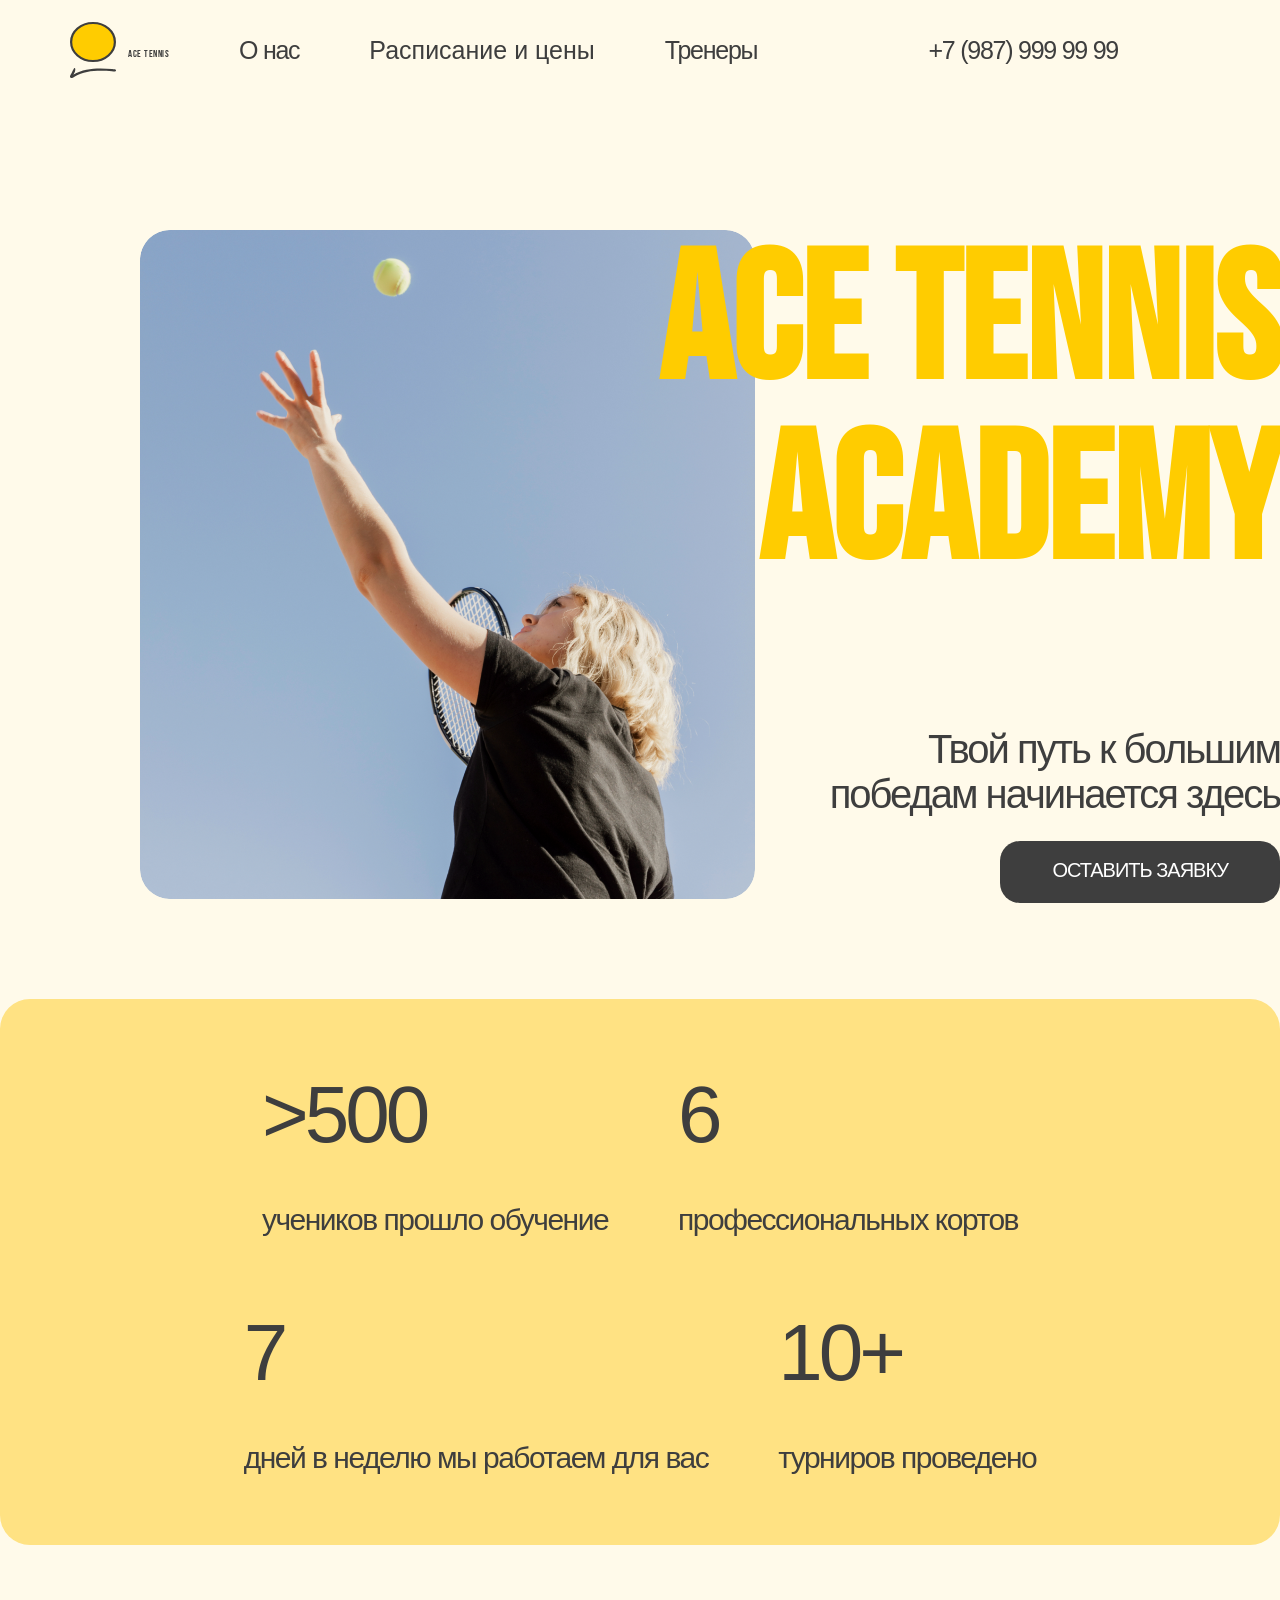
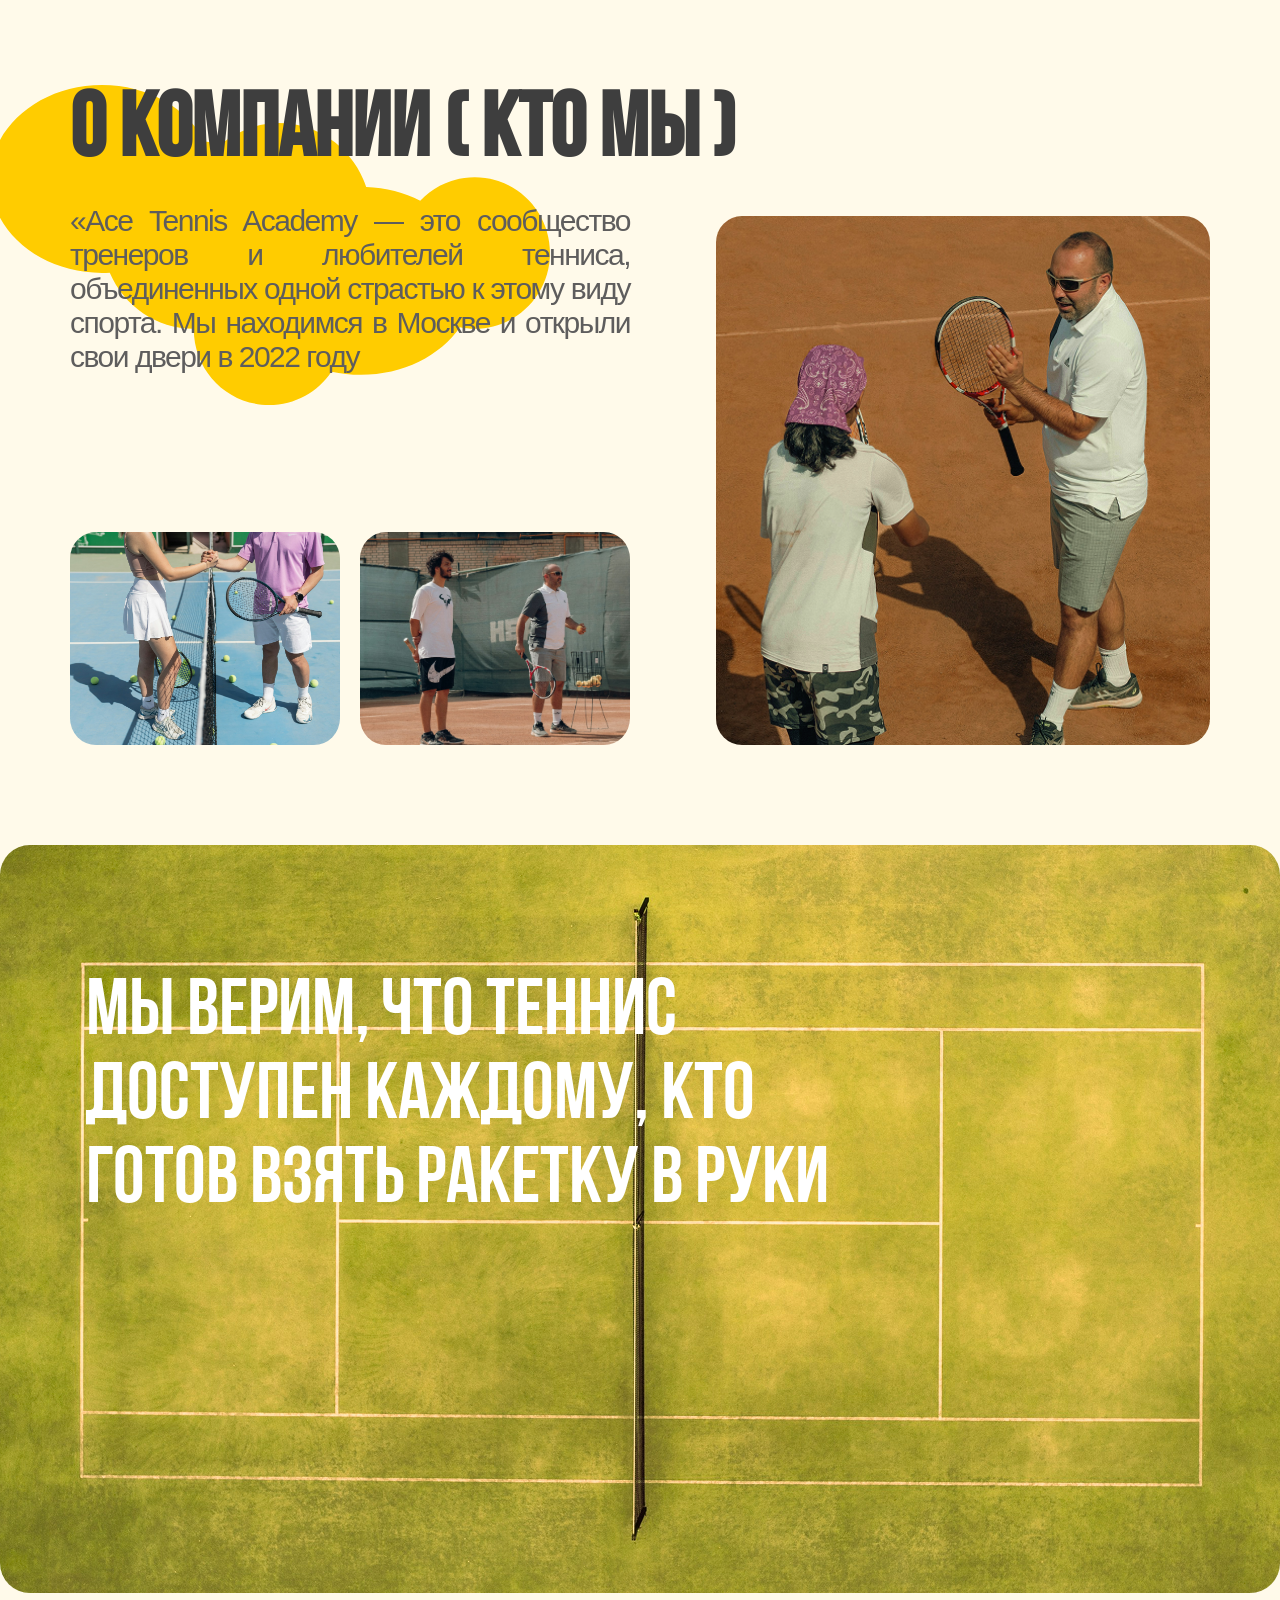
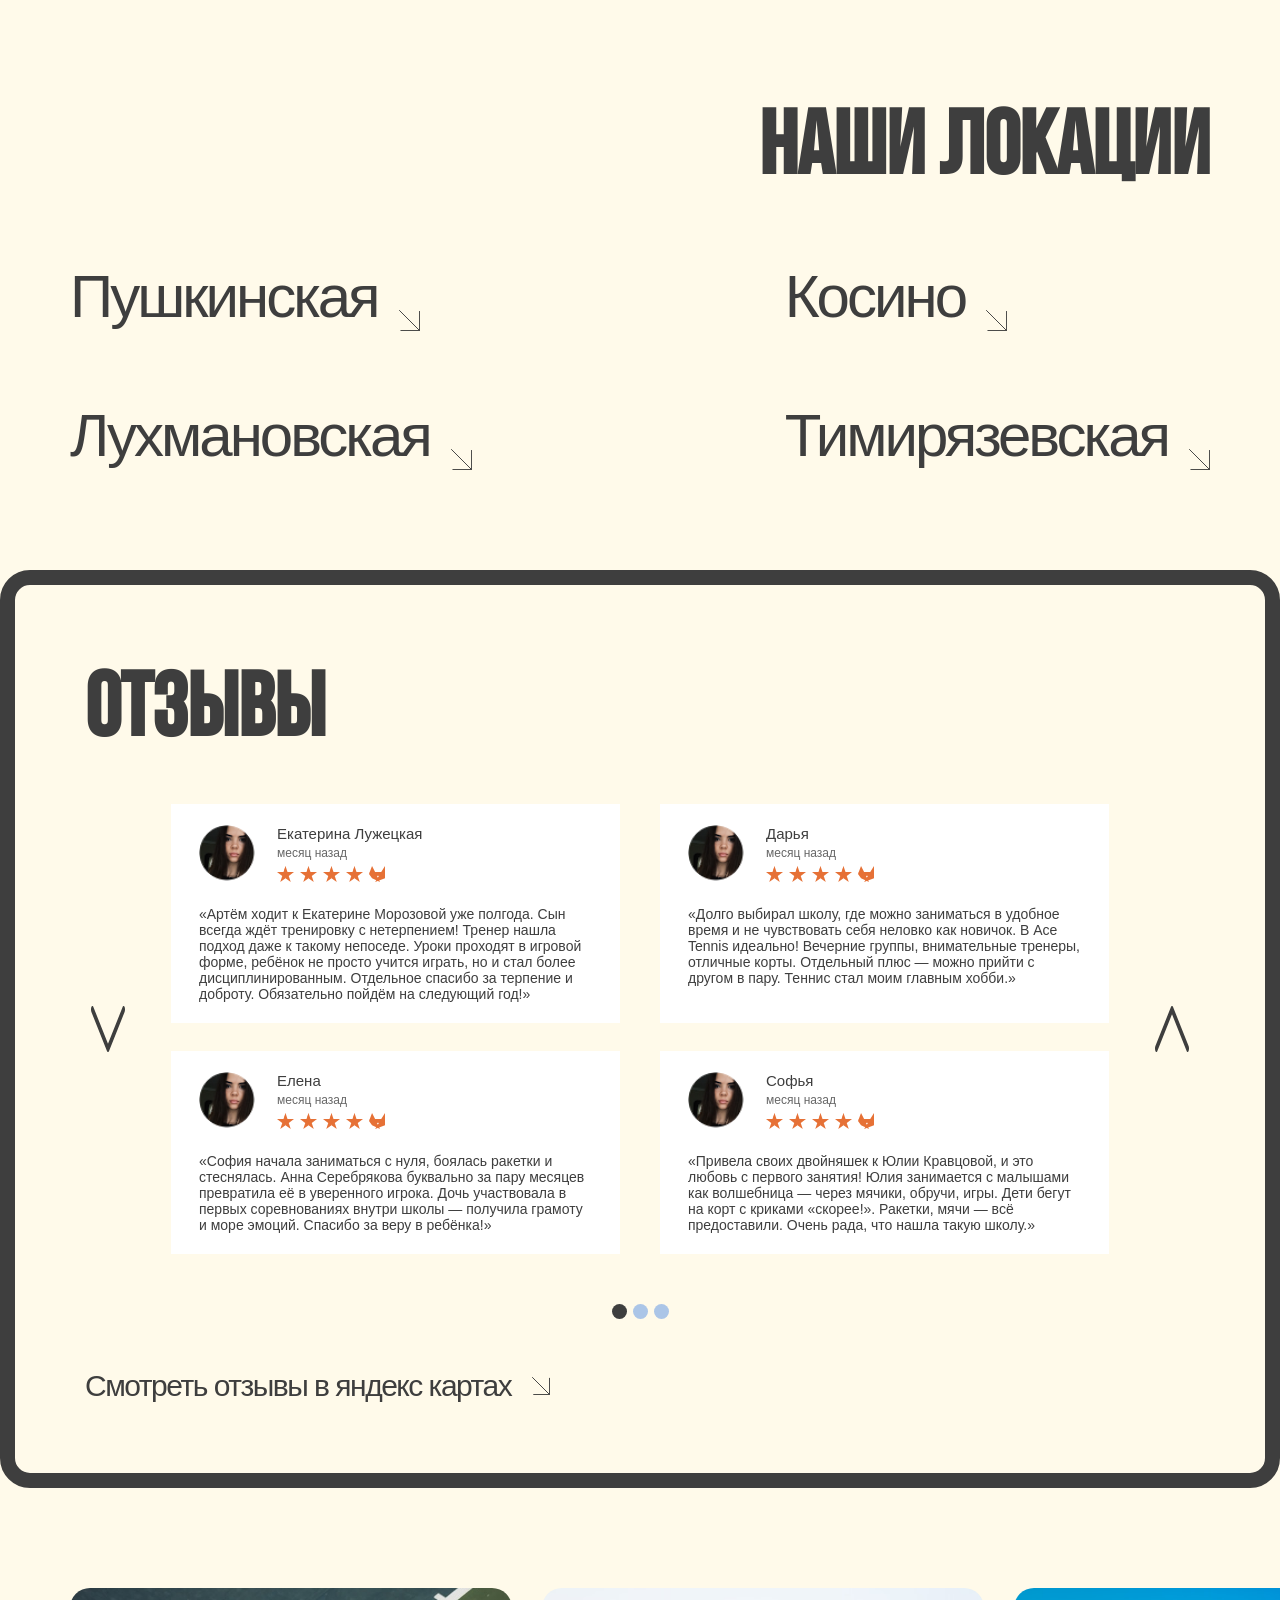
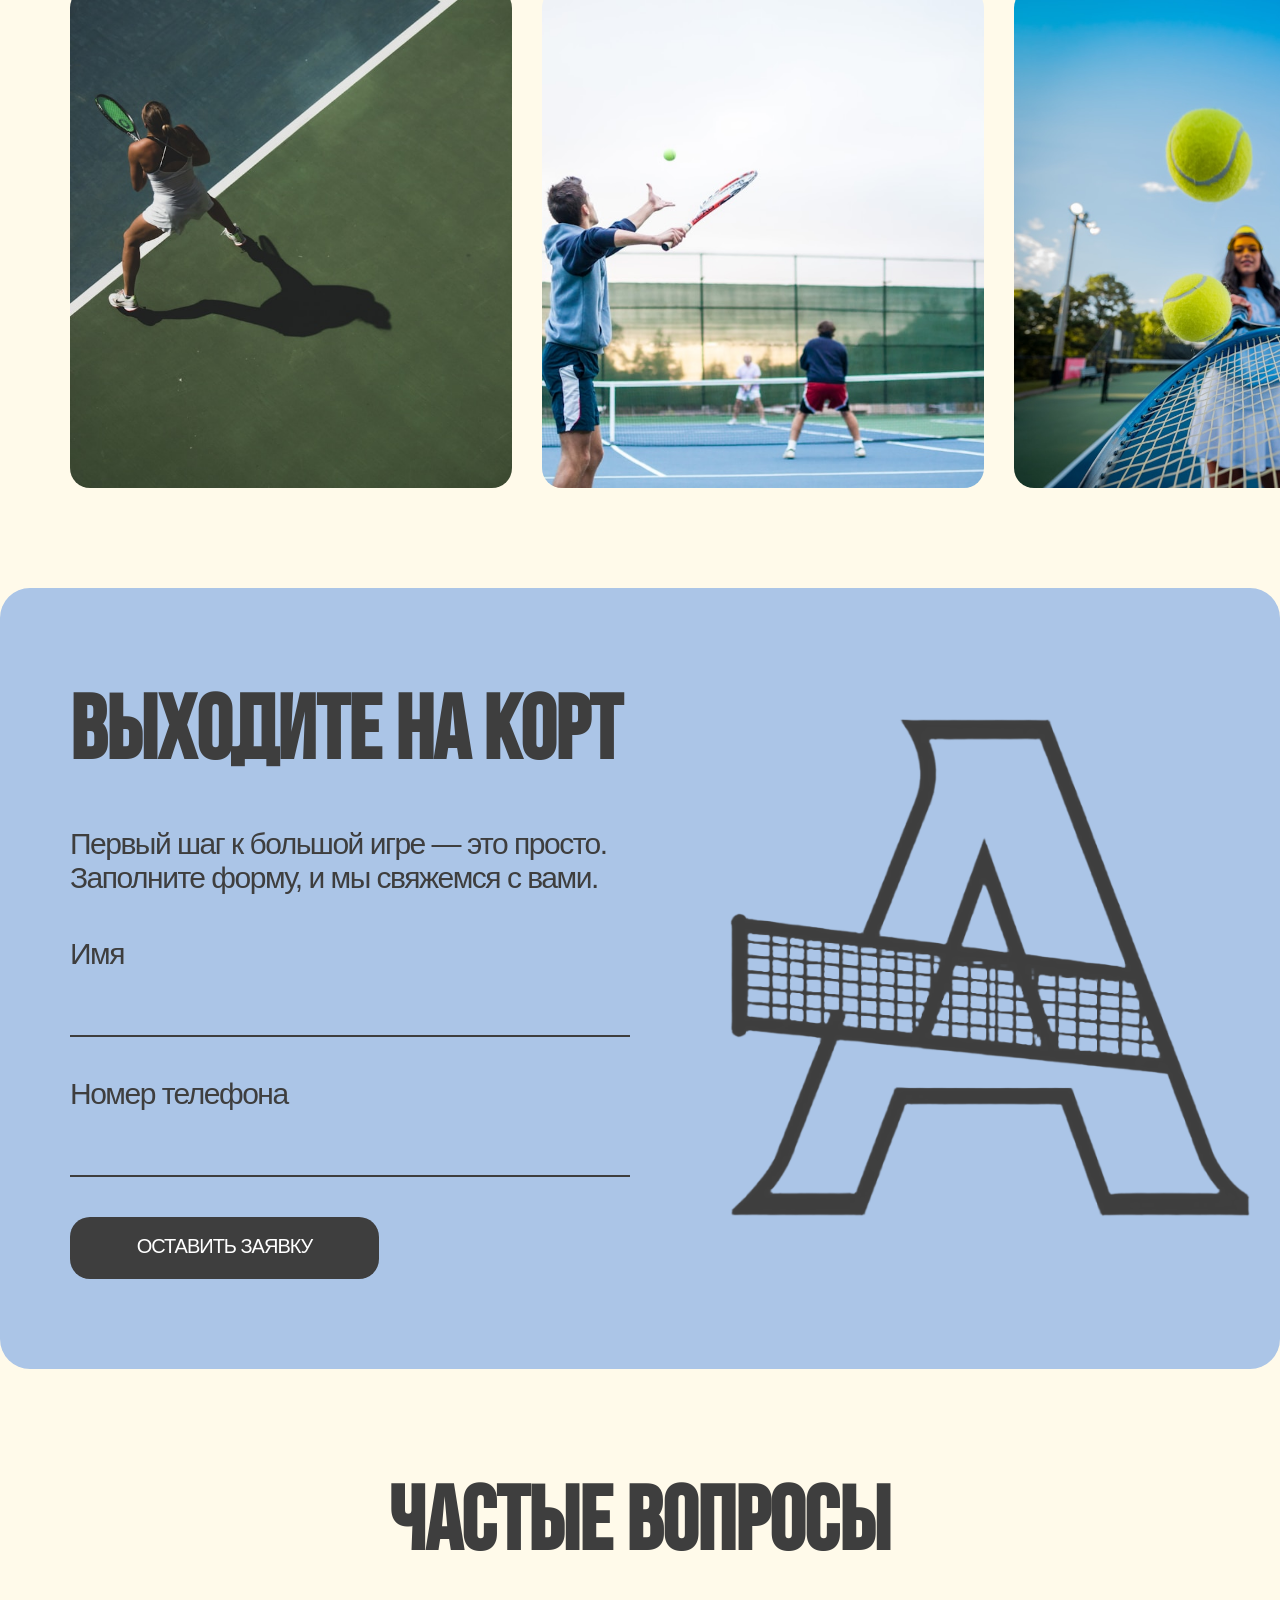
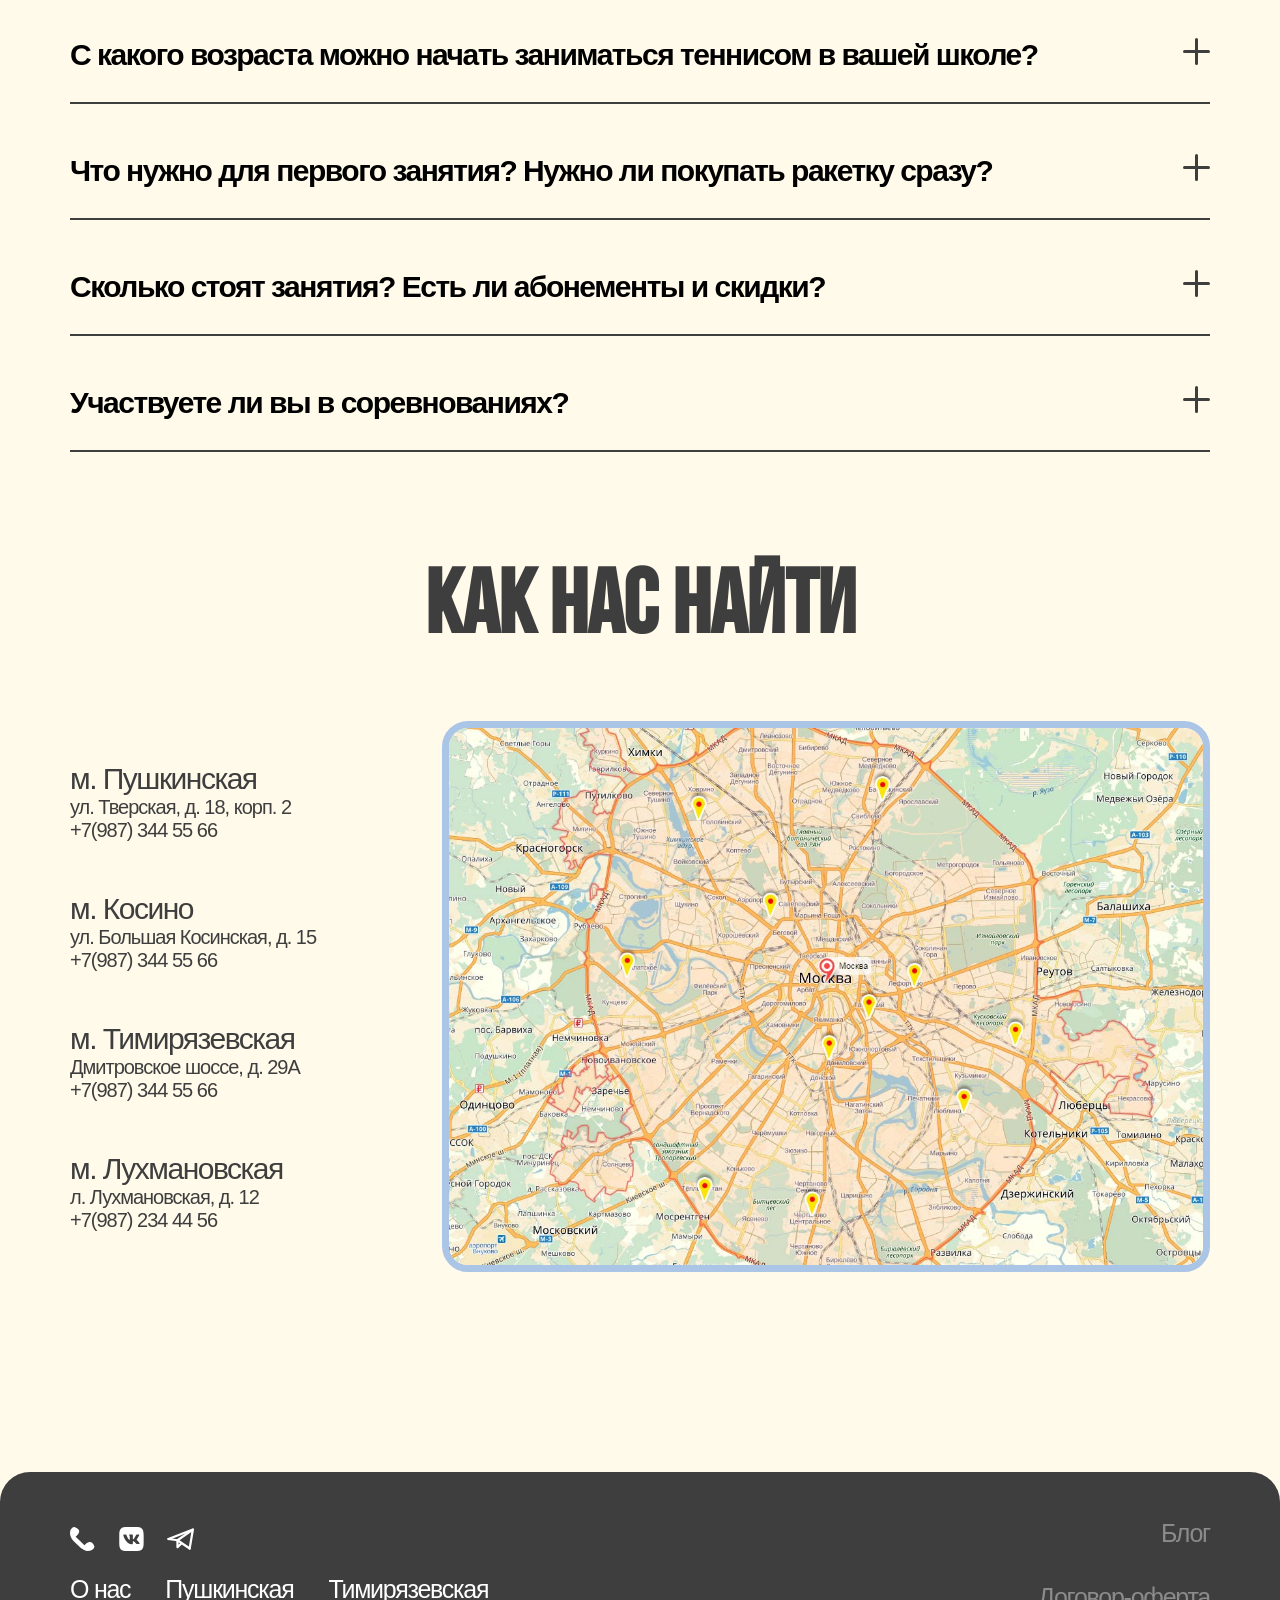
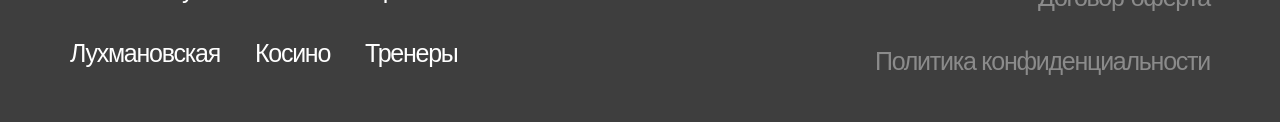
==== commit fe6e7124: "fourth" ====
--- a/index.html
+++ b/index.html
@@ -31,7 +31,25 @@
           </a>
           <nav class="header-nav">
             <a href="about.html">О нас</a>
-            <a href="#schedule">Расписание и цены</a>
+            <div class="header-schedule-wrap">
+              <button
+                class="header-schedule"
+                type="button"
+                data-header-schedule
+              >
+                Расписание и цены
+              </button>
+              <div
+                class="header-schedule-panel"
+                data-header-schedule-panel
+                aria-hidden="true"
+              >
+                <a href="schedule-pushkinskaya.html">Пушкинская</a>
+                <a href="schedule-timiryazevskaya.html">Тимирязевская</a>
+                <a href="schedule-kosino.html">Косино</a>
+                <a href="schedule-lukhmanovskaya.html">Лухмановская</a>
+              </div>
+            </div>
             <a href="trainers.html">Тренеры</a>
           </nav>
         </div>
@@ -60,13 +78,13 @@
               Расписание и цены
             </button>
             <a href="trainers.html">Тренеры</a>
-            <a href="#certificates">Сертификаты</a>
+            <a href="certificates.html">Сертификаты</a>
           </nav>
           <div class="menu-schedule" data-menu-schedule-panel aria-hidden="true">
-            <a href="#contacts">Пушкинская</a>
-            <a href="#contacts">Тимирязевская</a>
-            <a href="#contacts">Косино</a>
-            <a href="#contacts">Лухмановская</a>
+            <a href="schedule-pushkinskaya.html">Пушкинская</a>
+            <a href="schedule-timiryazevskaya.html">Тимирязевская</a>
+            <a href="schedule-kosino.html">Косино</a>
+            <a href="schedule-lukhmanovskaya.html">Лухмановская</a>
           </div>
           <div class="menu-contacts">
             <div class="menu-phone">+7 (987) 999 99 99</div>
@@ -74,7 +92,9 @@
               <img src="assets/img/menu-icons.svg" alt="" />
             </div>
           </div>
-          <button class="btn menu-cta" type="button">Оставить заявку</button>
+          <button class="btn menu-cta" type="button" data-request-open>
+            Оставить заявку
+          </button>
         </div>
       </div>
 
@@ -91,7 +111,9 @@
               <h1>Ace Tennis Academy</h1>
               <div class="hero-sub">
                 <p>Твой путь к большим победам начинается здесь</p>
-                <button class="btn" type="button">Оставить заявку</button>
+                <button class="btn" type="button" data-request-open>
+                  Оставить заявку
+                </button>
               </div>
             </div>
           </div>
@@ -164,14 +186,14 @@
           <h2>Наши локации</h2>
           <div class="locations-grid">
             <div class="locations-col">
-              <a href="#contacts">
+              <a href="schedule-pushkinskaya.html">
                 <span>Пушкинская</span>
                 <img
                   src="assets/img/location-arrow.svg"
                   alt=""
                 />
               </a>
-              <a href="#contacts">
+              <a href="schedule-lukhmanovskaya.html">
                 <span>Лухмановская</span>
                 <img
                   src="assets/img/location-arrow.svg"
@@ -180,14 +202,14 @@
               </a>
             </div>
             <div class="locations-col">
-              <a href="#contacts">
+              <a href="schedule-kosino.html">
                 <span>Косино</span>
                 <img
                   src="assets/img/location-arrow.svg"
                   alt=""
                 />
               </a>
-              <a href="#contacts">
+              <a href="schedule-timiryazevskaya.html">
                 <span>Тимирязевская</span>
                 <img
                   src="assets/img/location-arrow.svg"
@@ -554,6 +576,52 @@
         </section>
       </main>
 
+      <div class="request-modal" data-request-form-modal aria-hidden="true">
+        <div
+          class="request-modal__window request-modal__window--form"
+          role="dialog"
+          aria-modal="true"
+          aria-labelledby="request-form-title"
+        >
+          <button
+            class="request-modal__close"
+            type="button"
+            aria-label="Закрыть"
+            data-request-form-close
+          ></button>
+          <div class="request-modal__content">
+            <div class="request-modal__header">
+              <h2 id="request-form-title">Ace Tennis Academy</h2>
+              <p>Оставьте заявку и мы свяжемся с вами</p>
+            </div>
+            <form class="request-form" data-request-form>
+              <input type="text" name="name" placeholder="Имя" />
+              <input type="tel" name="phone" placeholder="Номер телефона" />
+              <button class="btn request-submit" type="submit">
+                Оставить заявку
+              </button>
+            </form>
+          </div>
+        </div>
+      </div>
+
+      <div class="request-modal" data-request-success aria-hidden="true">
+        <div
+          class="request-modal__window request-modal__window--success"
+          role="dialog"
+          aria-modal="true"
+          aria-labelledby="request-success-title"
+        >
+          <button
+            class="request-modal__close"
+            type="button"
+            aria-label="Закрыть"
+            data-request-success-close
+          ></button>
+          <h2 id="request-success-title">Заявка отправлена</h2>
+        </div>
+      </div>
+
       <footer class="site-footer">
         <div class="footer-left">
           <div class="footer-icons">
@@ -561,10 +629,10 @@
           </div>
           <nav class="footer-nav">
             <a href="about.html">О нас</a>
-            <a href="#contacts">Пушкинская</a>
-            <a href="#contacts">Тимирязевская</a>
-            <a href="#contacts">Лухмановская</a>
-            <a href="#contacts">Косино</a>
+            <a href="schedule-pushkinskaya.html">Пушкинская</a>
+            <a href="schedule-timiryazevskaya.html">Тимирязевская</a>
+            <a href="schedule-lukhmanovskaya.html">Лухмановская</a>
+            <a href="schedule-kosino.html">Косино</a>
             <a href="trainers.html">Тренеры</a>
           </nav>
         </div>
@@ -576,5 +644,6 @@
       </footer>
     </div>
     <script src="menu.js"></script>
+    <script src="request.js"></script>
   </body>
 </html>
--- a/styles.css
+++ b/styles.css
@@ -114,6 +114,55 @@
   gap: 70px;
   font-size: 25px;
   letter-spacing: -1.25px;
+  position: relative;
+}
+
+.header-schedule-wrap {
+  position: relative;
+  display: flex;
+  align-items: center;
+}
+
+.header-schedule {
+  background: none;
+  border: none;
+  padding: 0;
+  margin: 0;
+  font: inherit;
+  color: inherit;
+  cursor: pointer;
+}
+
+.header-schedule.is-active {
+  color: var(--yellow);
+}
+
+.header-schedule-panel {
+  position: absolute;
+  top: 45px;
+  right: 0;
+  width: 240px;
+  height: 280px;
+  background: var(--bg);
+  border-radius: 10px;
+  display: none;
+  flex-direction: column;
+  justify-content: center;
+  align-items: flex-end;
+  padding: 36px 20px;
+  gap: 28px;
+  z-index: 10;
+}
+
+.header-schedule-panel.is-open {
+  display: flex;
+}
+
+.header-schedule-panel a {
+  font-size: 24px;
+  line-height: 28px;
+  letter-spacing: -0.05em;
+  color: var(--dark);
 }
 
 .header-right {
@@ -967,6 +1016,150 @@
   text-align: right;
 }
 
+.request-modal {
+  position: fixed;
+  inset: 0;
+  display: flex;
+  align-items: center;
+  justify-content: center;
+  background: rgba(0, 0, 0, 0.2);
+  opacity: 0;
+  pointer-events: none;
+  transition: opacity 0.2s ease;
+  z-index: 30;
+  padding: 24px;
+}
+
+.request-modal.is-open {
+  opacity: 1;
+  pointer-events: auto;
+}
+
+.request-modal__window {
+  position: relative;
+  width: min(580px, 100%);
+  min-height: 395px;
+  background: var(--bg);
+  border-radius: 30px;
+  display: flex;
+  align-items: center;
+  justify-content: center;
+  padding: 40px;
+}
+
+.request-modal__window h2 {
+  margin: 0;
+  font-family: var(--headline-font);
+  font-size: 61px;
+  line-height: 61px;
+  text-align: center;
+  text-transform: uppercase;
+  color: var(--dark);
+}
+
+.request-modal__window--form {
+  padding: 47px;
+}
+
+.request-modal__content {
+  width: 100%;
+  display: flex;
+  flex-direction: column;
+  align-items: center;
+  gap: 68px;
+}
+
+.request-modal__header {
+  display: flex;
+  flex-direction: column;
+  align-items: center;
+  gap: 15px;
+}
+
+.request-modal__header h2 {
+  font-size: 60px;
+  line-height: 60px;
+}
+
+.request-modal__header p {
+  margin: 0;
+  font-size: 20px;
+  line-height: 23px;
+  letter-spacing: -0.05em;
+  text-align: center;
+  color: var(--dark);
+}
+
+.request-form {
+  width: 100%;
+  display: flex;
+  flex-direction: column;
+  align-items: center;
+  gap: 20px;
+}
+
+.request-form input {
+  width: 100%;
+  height: 43px;
+  background: var(--blue);
+  border: none;
+  border-radius: 10px;
+  padding: 12px 16px;
+  font-size: 20px;
+  letter-spacing: -0.05em;
+  color: var(--dark);
+  outline: none;
+}
+
+.request-form input::placeholder {
+  color: var(--dark);
+}
+
+.request-submit {
+  width: 256px;
+  height: 36px;
+  padding: 12px 35px 14px;
+  font-size: 14px;
+  line-height: 16px;
+  letter-spacing: -0.05em;
+  text-transform: uppercase;
+}
+
+.request-modal__close {
+  position: absolute;
+  right: 24px;
+  top: 20px;
+  width: 22px;
+  height: 22px;
+  border: none;
+  background: none;
+  cursor: pointer;
+}
+
+.request-modal__close::before,
+.request-modal__close::after {
+  content: "";
+  position: absolute;
+  left: 0;
+  top: 50%;
+  width: 22px;
+  height: 2px;
+  background: var(--dark);
+  transform-origin: center;
+}
+
+.request-modal__close::before {
+  transform: translateY(-50%) rotate(45deg);
+}
+
+.request-modal__close::after {
+  transform: translateY(-50%) rotate(-45deg);
+}
+
+body.request-modal-open {
+  overflow: hidden;
+}
+
 @media (max-width: 1200px) {
   .site-header {
     padding: 0 40px;
@@ -1152,4 +1345,23 @@
   .footer-right {
     font-size: 18px;
   }
-}
+
+  .request-modal__window h2 {
+    font-size: 44px;
+    line-height: 46px;
+  }
+
+  .request-modal__header h2 {
+    font-size: 40px;
+    line-height: 42px;
+  }
+
+  .request-modal__header p {
+    font-size: 16px;
+  }
+
+  .request-submit {
+    width: 100%;
+    height: auto;
+  }
+}
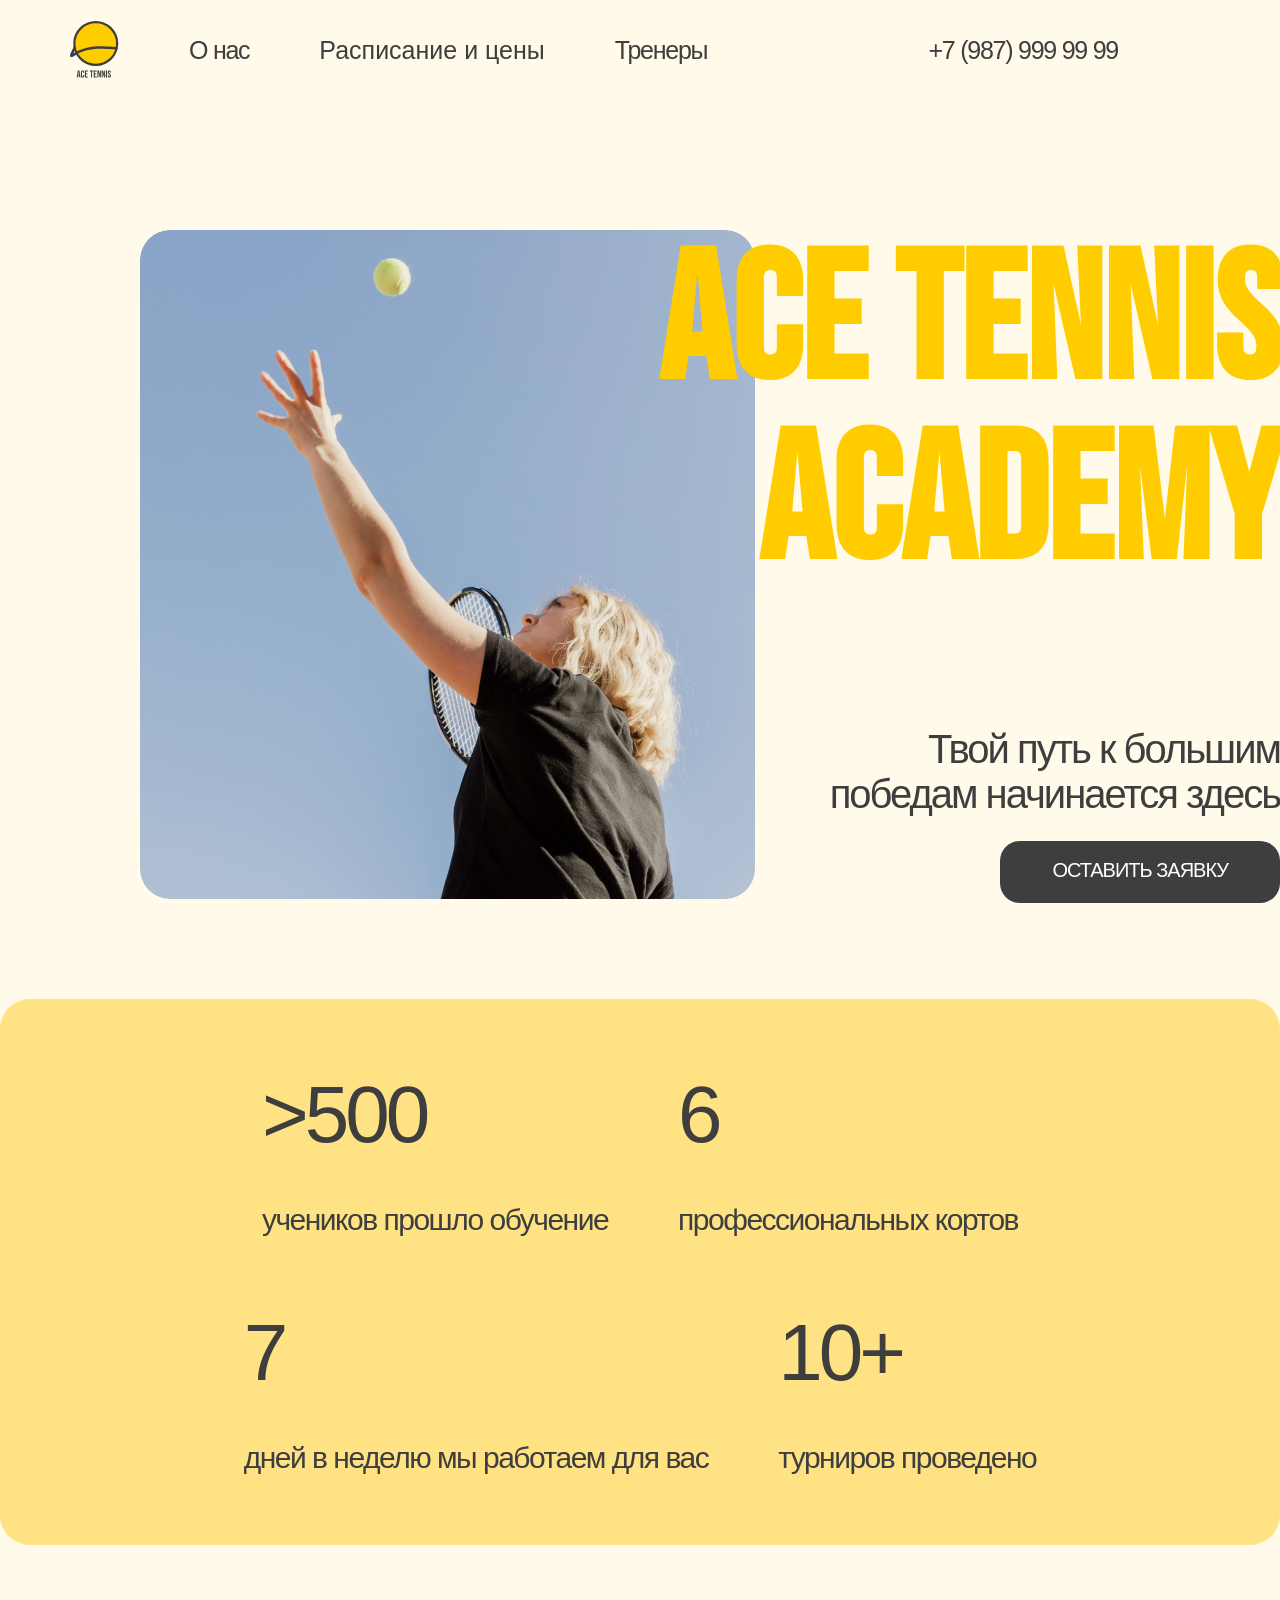
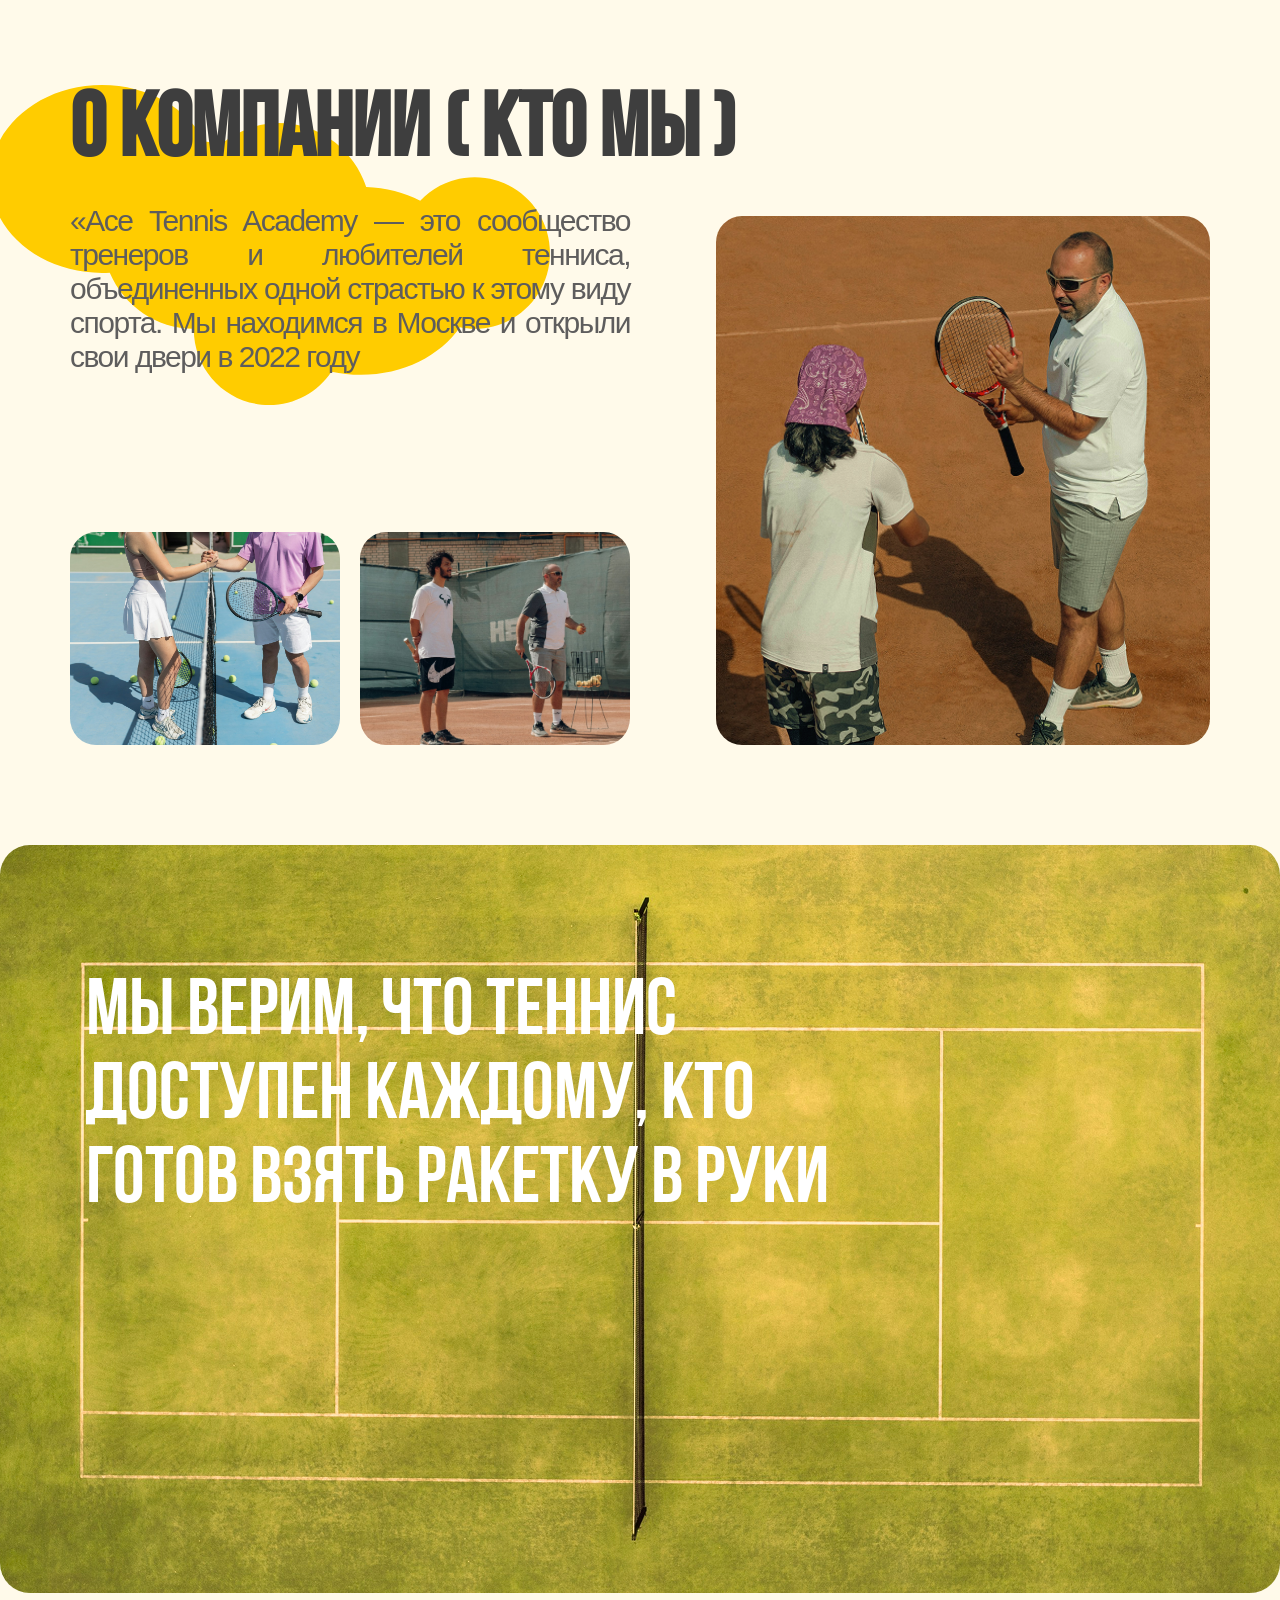
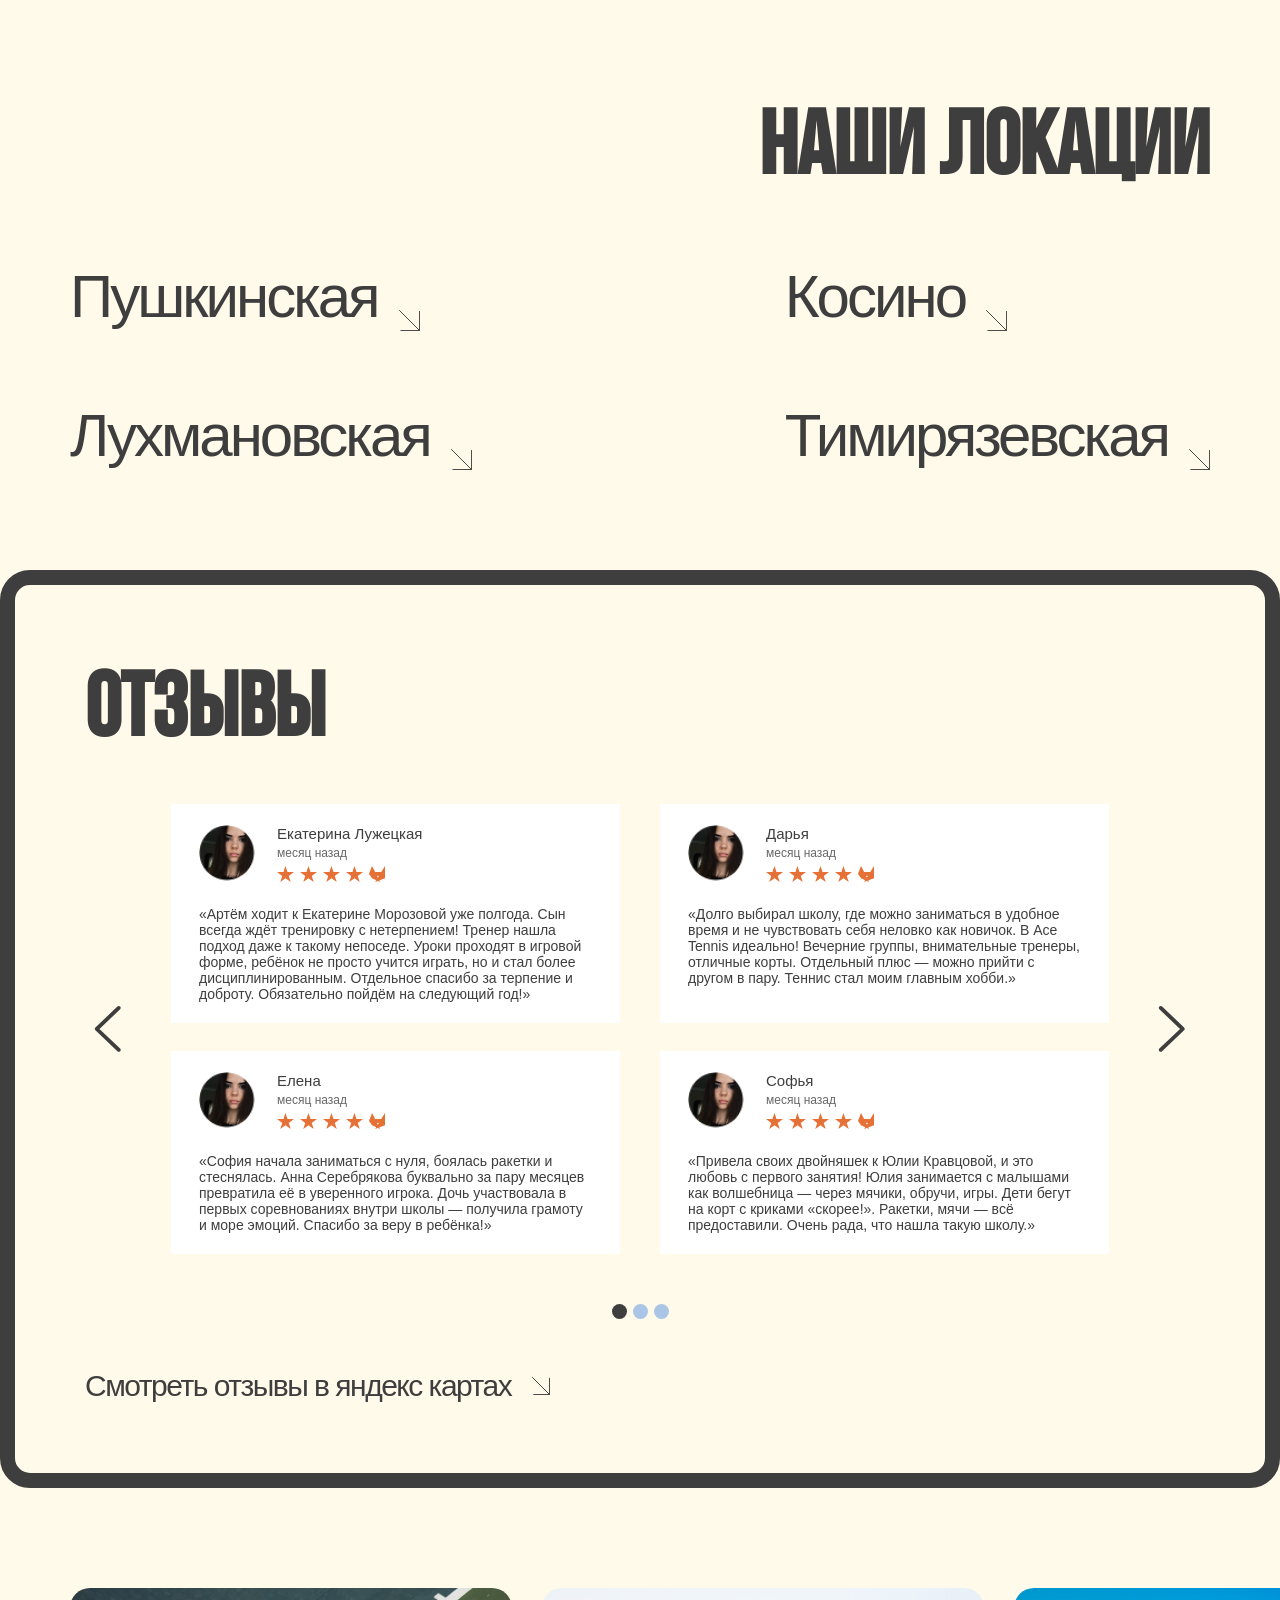
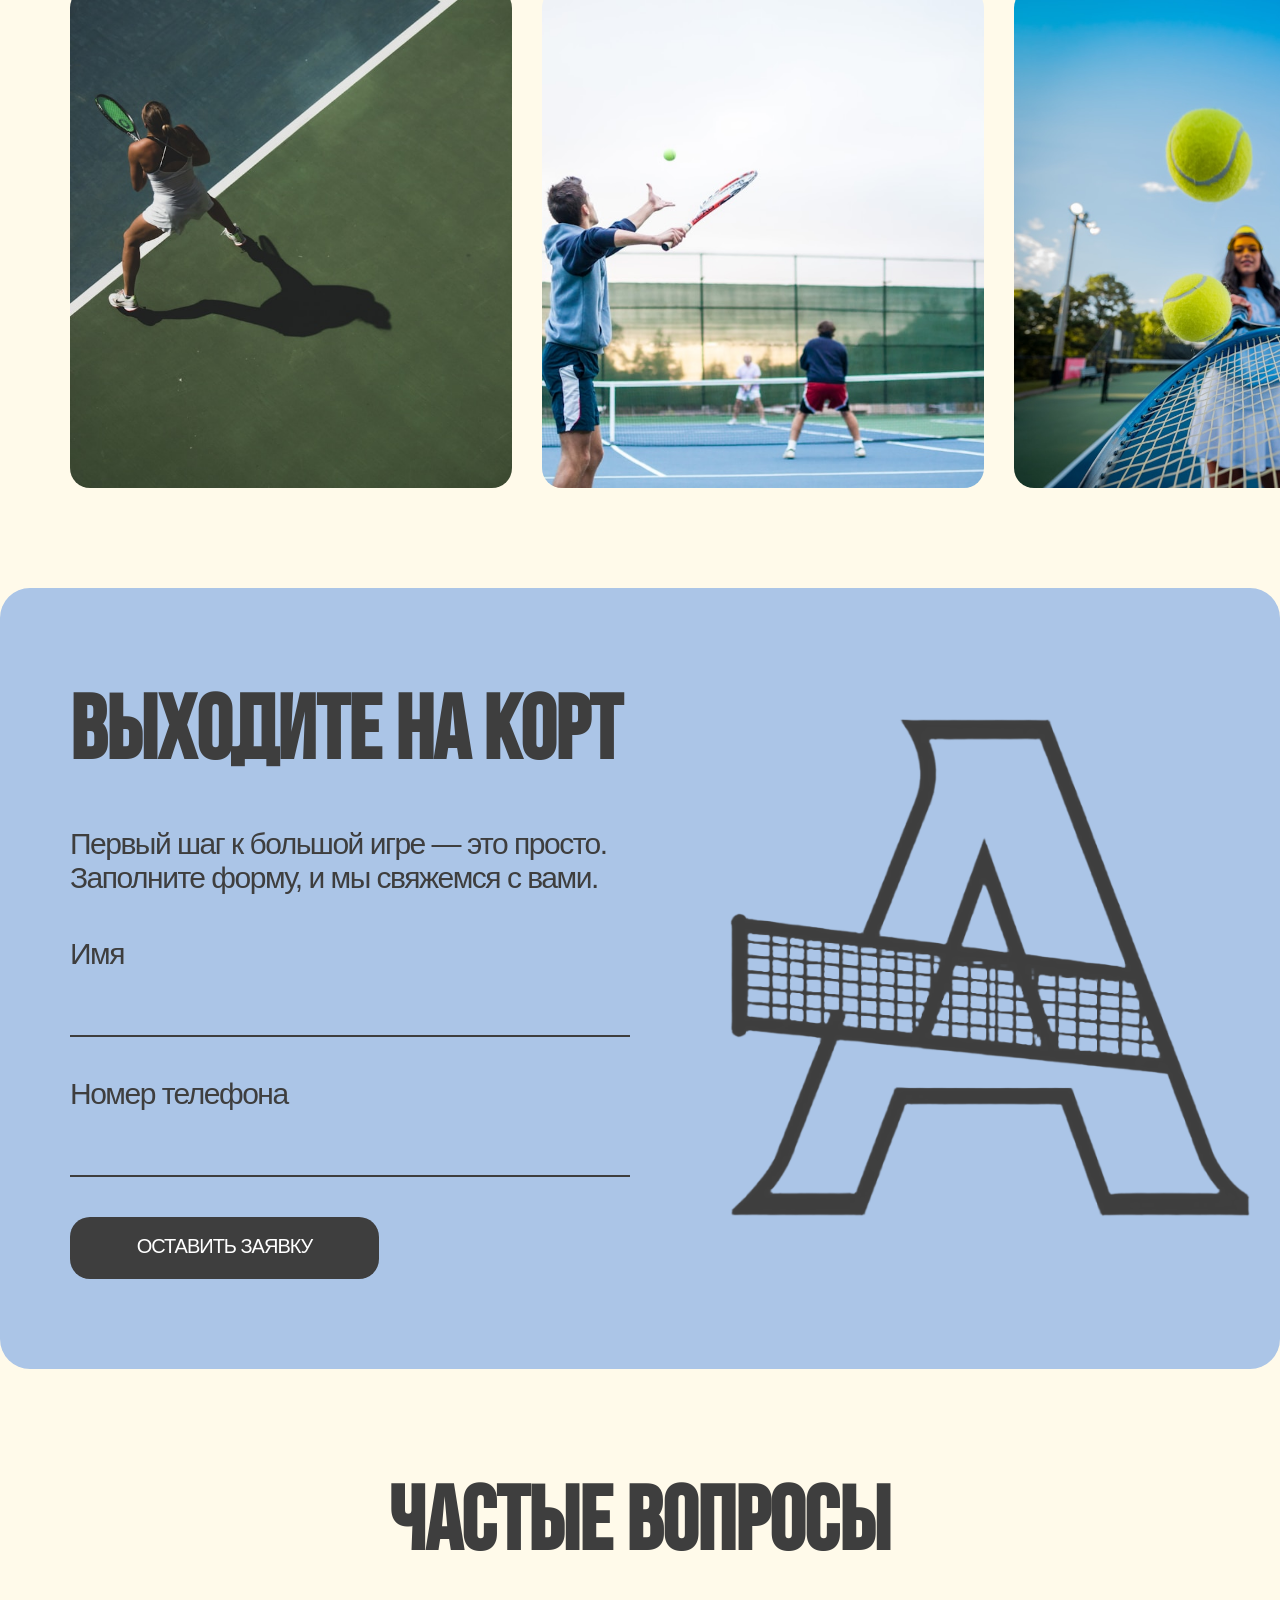
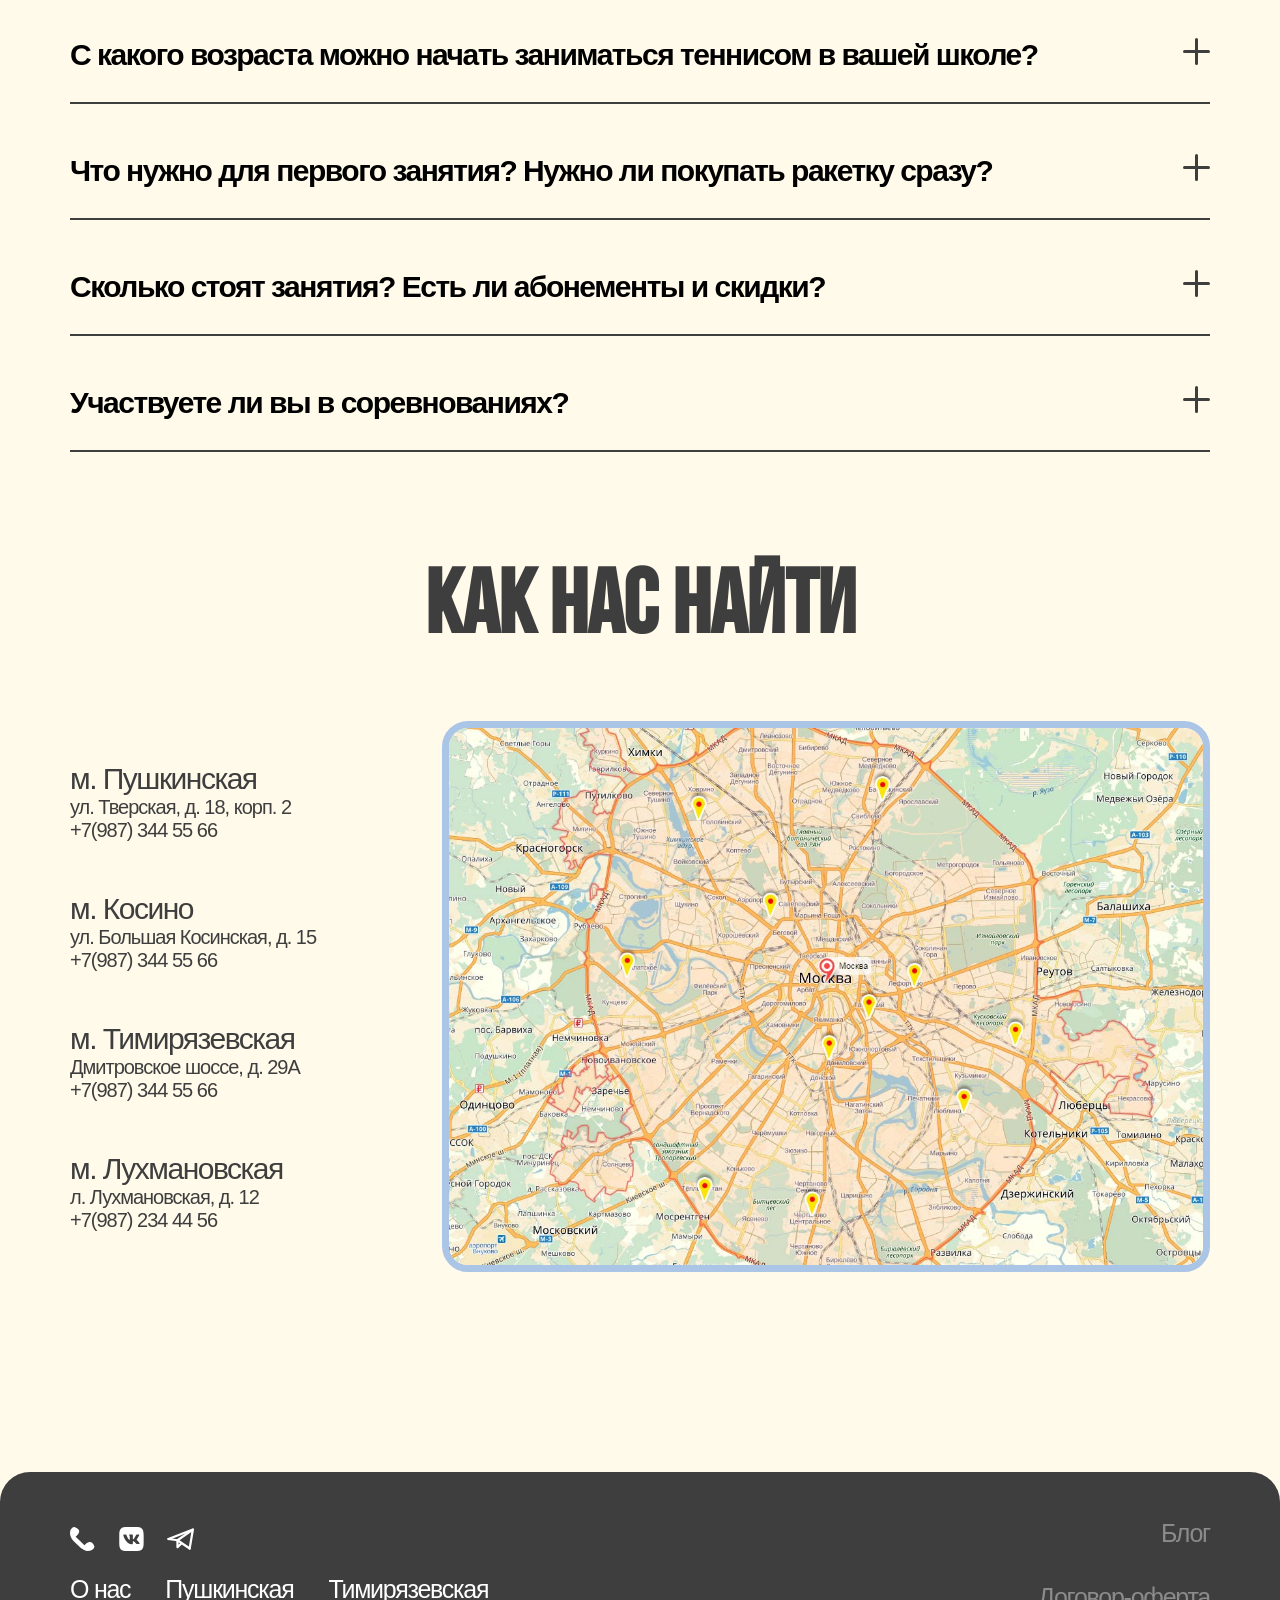
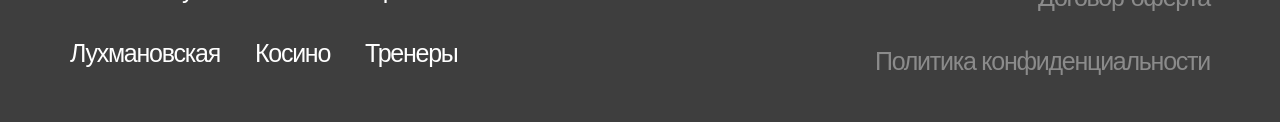
==== commit 94b43077: "finish" ====
--- a/index.html
+++ b/index.html
@@ -16,19 +16,8 @@
     <div class="page">
       <header class="site-header">
         <div class="header-left">
-          <a class="logo" href="#top" aria-label="Ace Tennis Academy">
-            <span class="logo-mark">
-              <img
-                src="assets/img/logo-circle.svg"
-                alt=""
-              />
-              <img
-                src="assets/img/logo-lines.svg"
-                alt=""
-              />
-            </span>
-            <span class="logo-text">Ace tennis</span>
-          </a>
+          <img src="assets/img/лого.svg" alt=""/>
+          
           <nav class="header-nav">
             <a href="about.html">О нас</a>
             <div class="header-schedule-wrap">
@@ -225,7 +214,7 @@
             <h2>Отзывы</h2>
             <div class="reviews-body">
               <button class="slider-arrow" type="button" aria-label="Назад">
-                <img src="assets/img/slider-arrow.svg" alt="" />
+                <img src="assets/img/Vector.svg" alt="" />
               </button>
               <div class="reviews-grid">
                 <article class="review">
@@ -423,7 +412,7 @@
                 </article>
               </div>
               <button class="slider-arrow" type="button" aria-label="Вперед">
-                <img src="assets/img/slider-arrow.svg" alt="" />
+                <img src="assets/img/Vector (1).svg" alt="" />
               </button>
             </div>
             <div class="reviews-dots">
--- a/styles.css
+++ b/styles.css
@@ -666,9 +666,6 @@
   height: 46px;
 }
 
-.slider-arrow:first-child img {
-  transform: rotate(180deg);
-}
 
 .reviews-grid {
   display: grid;
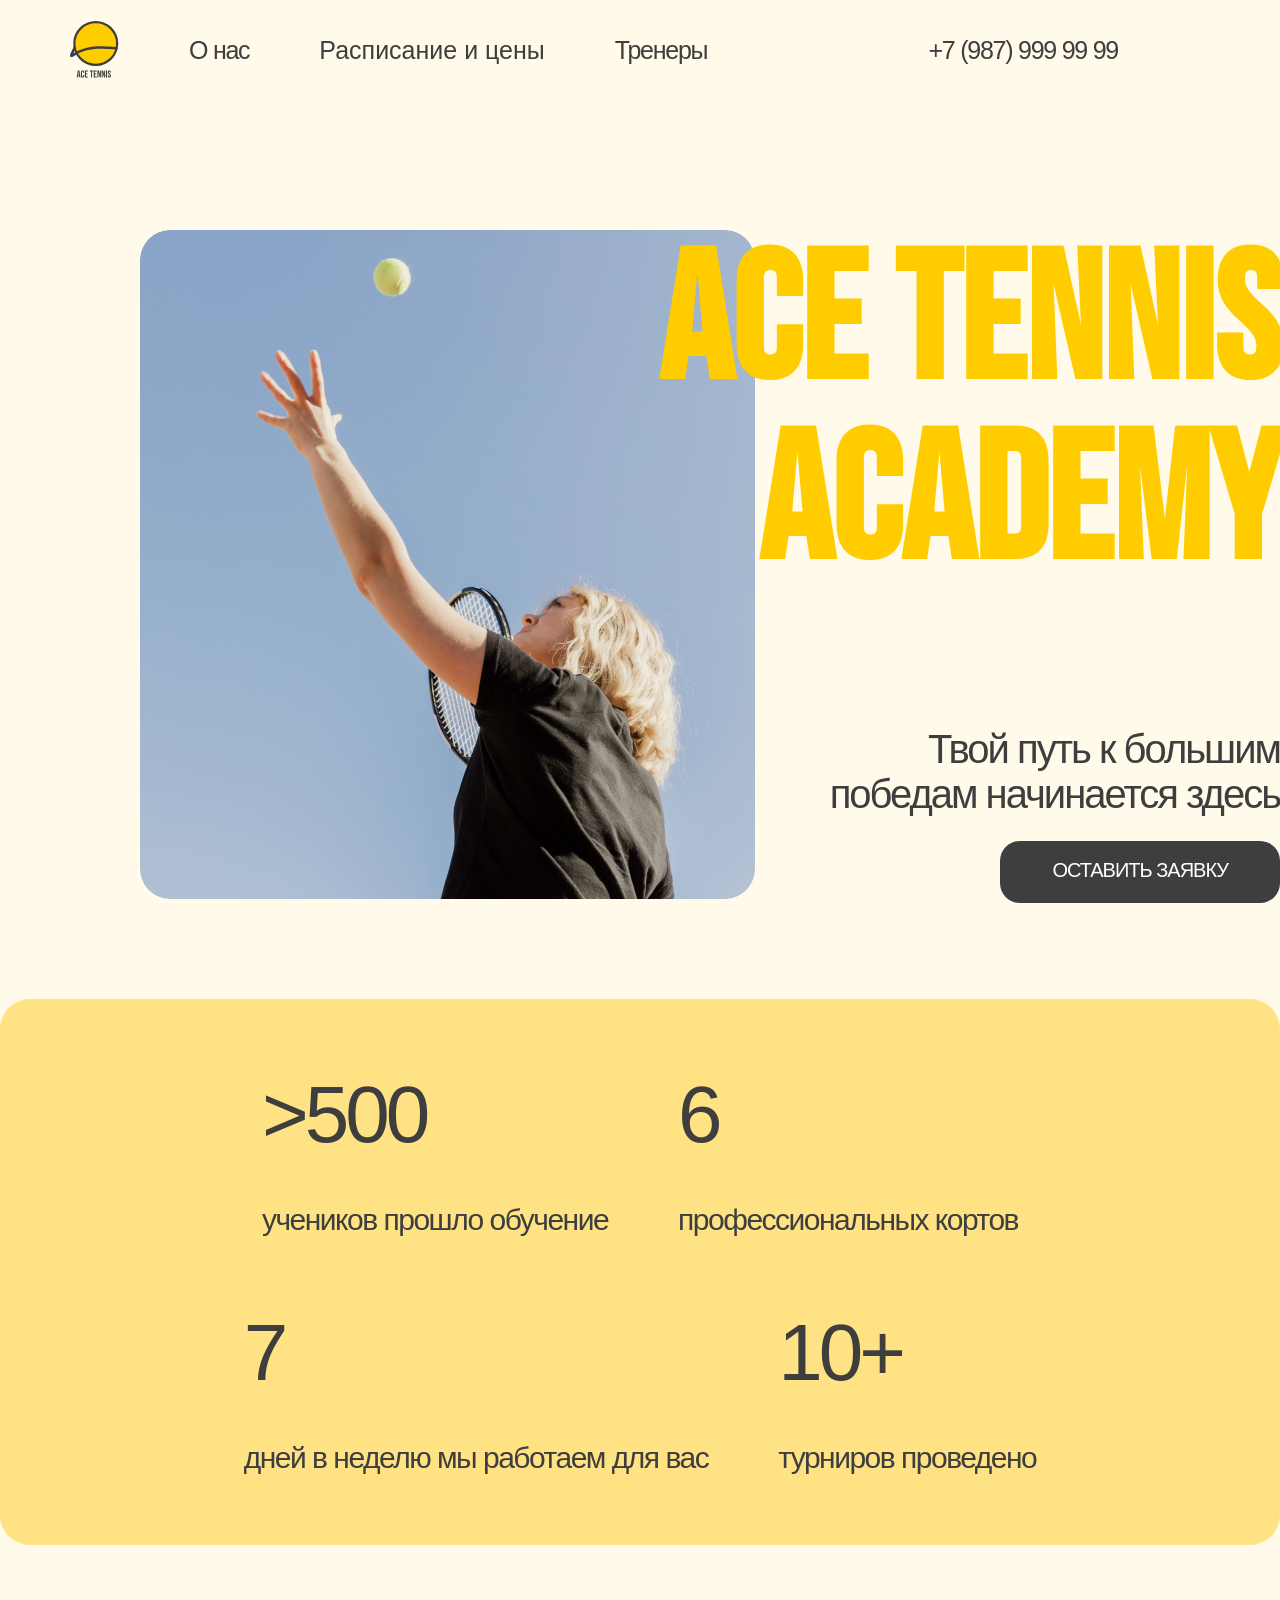
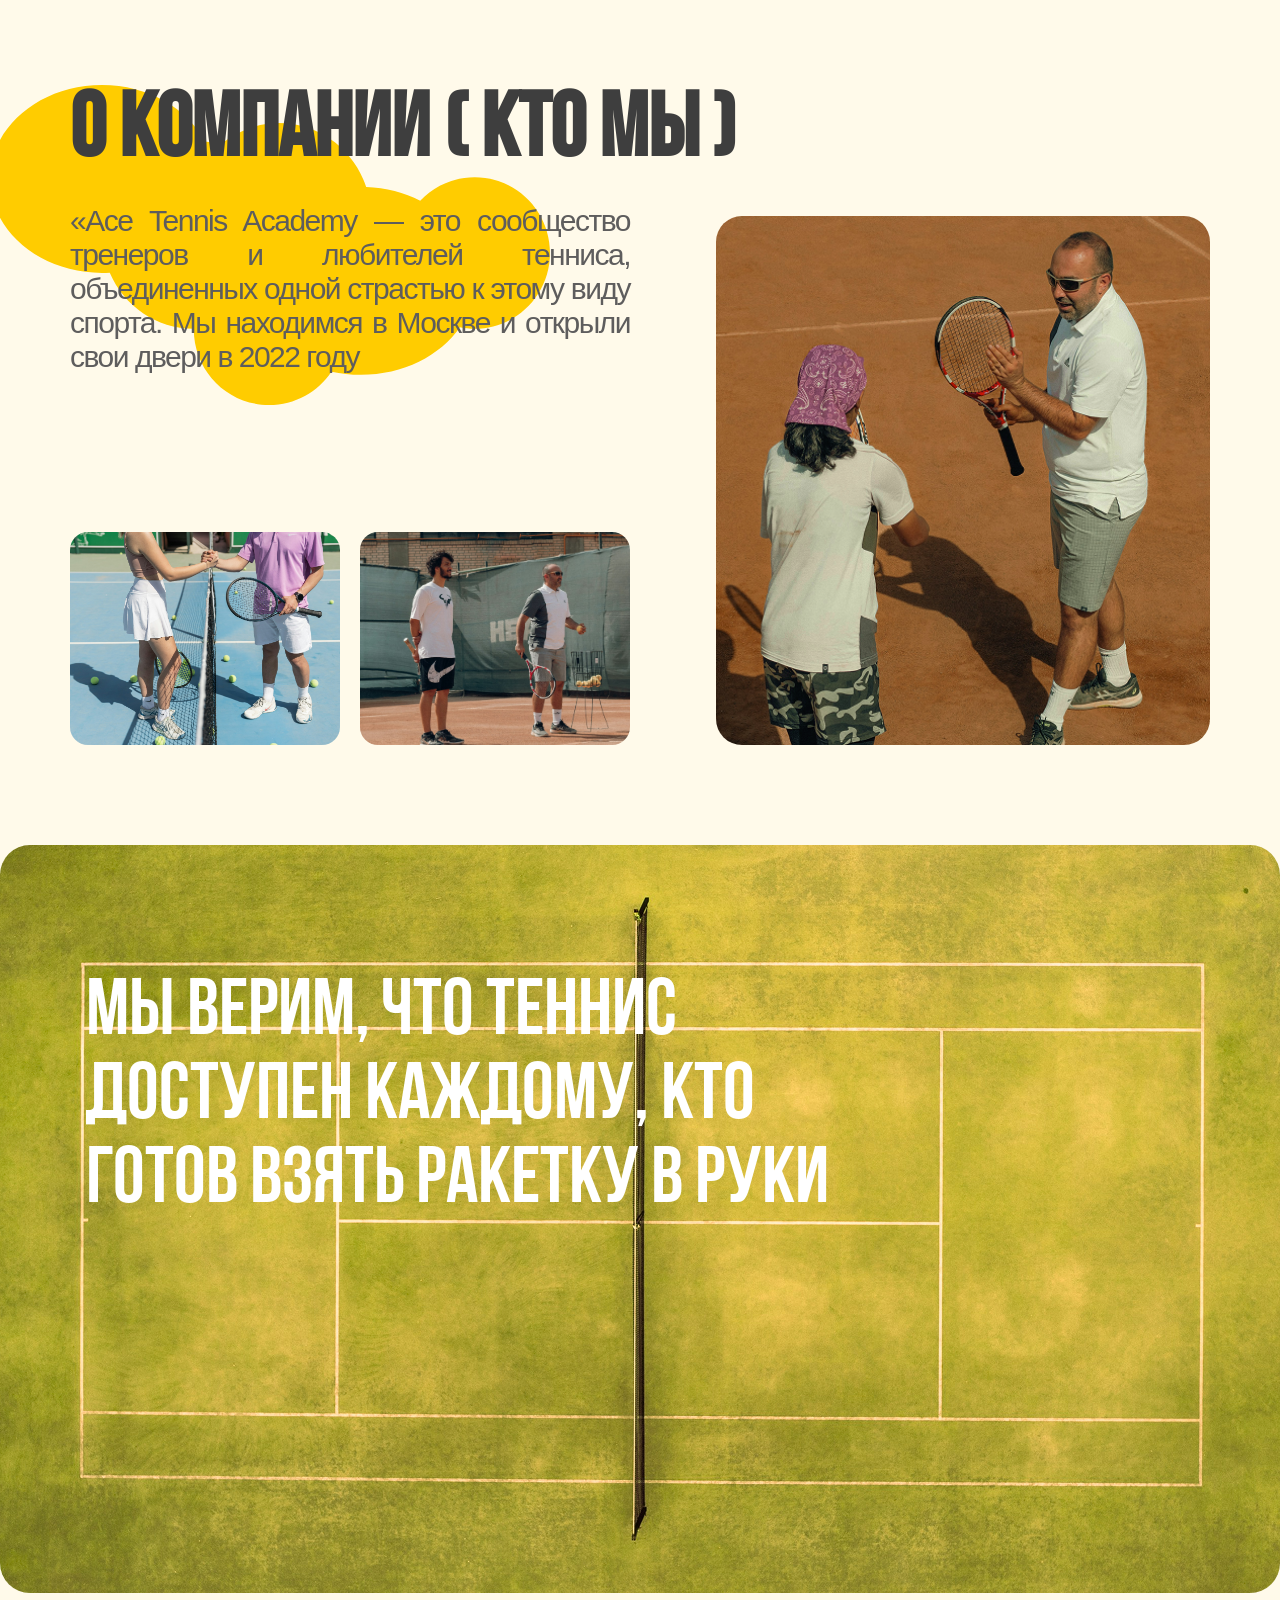
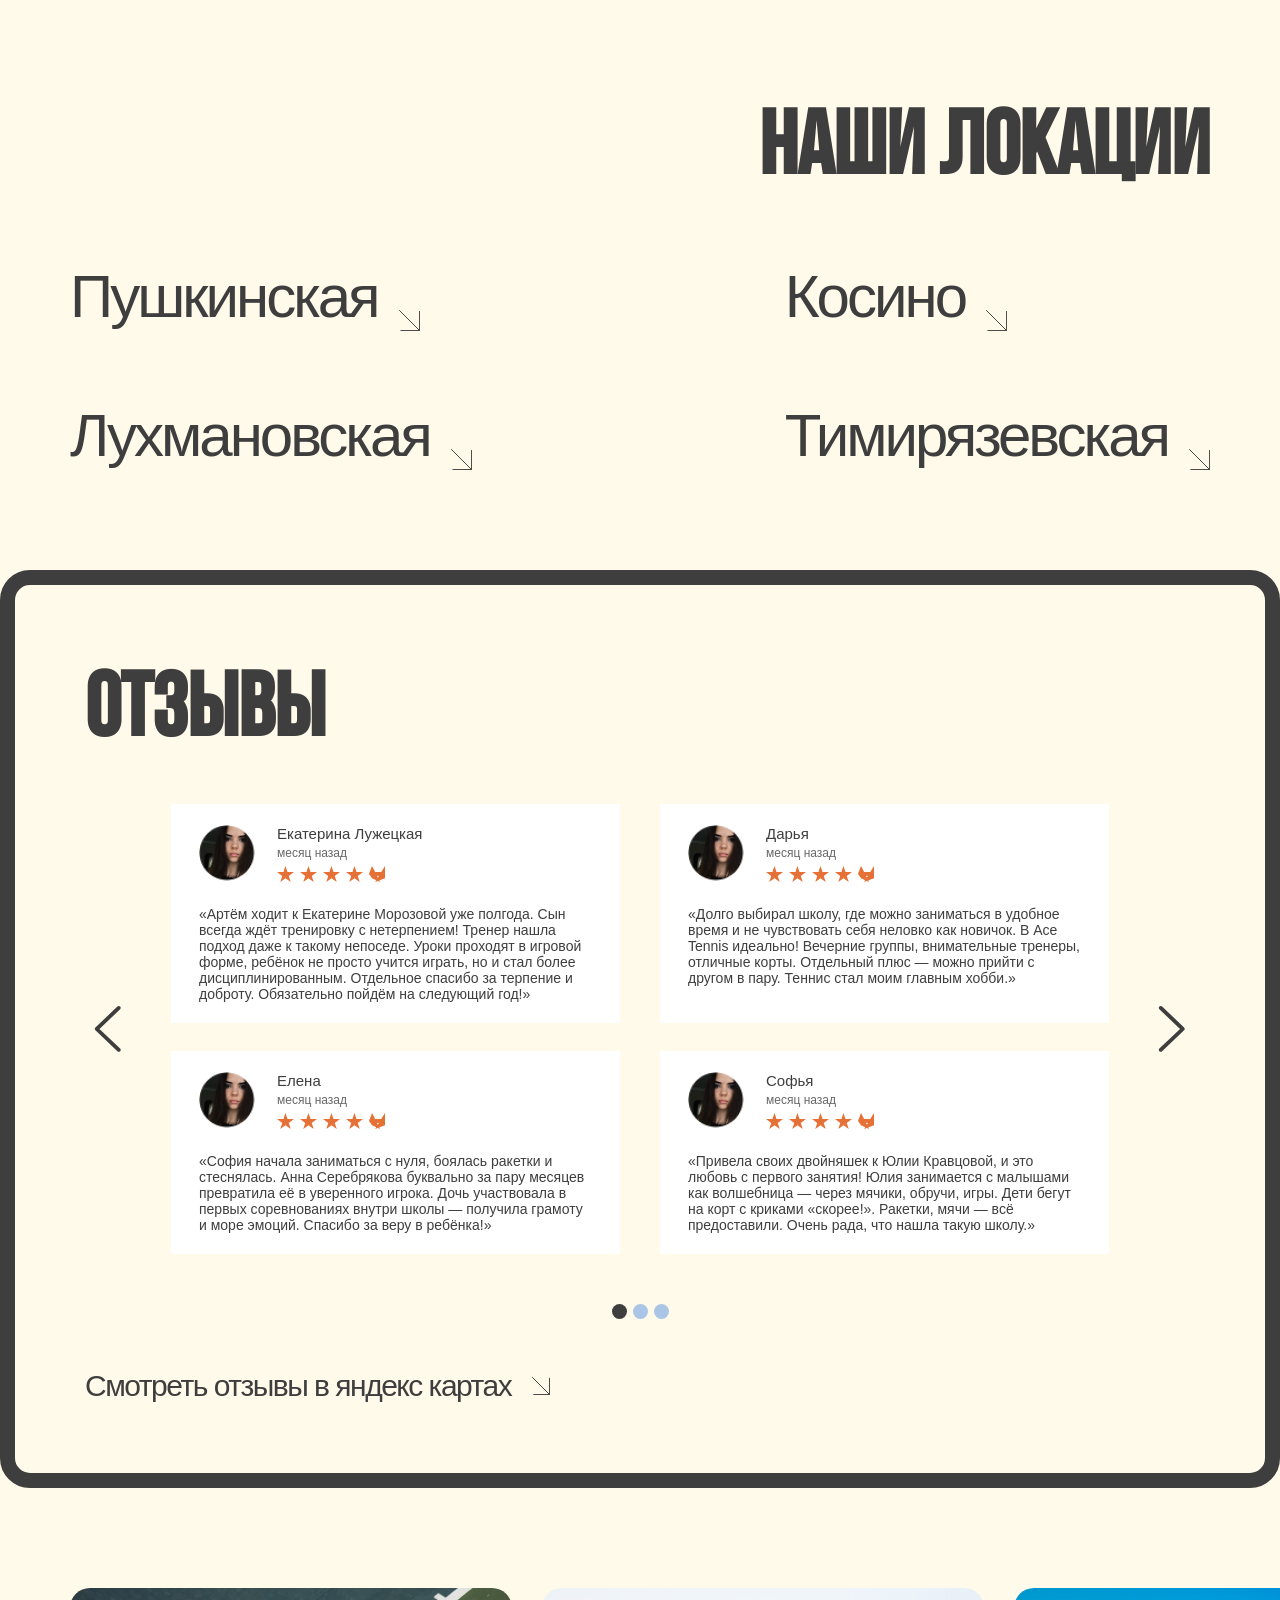
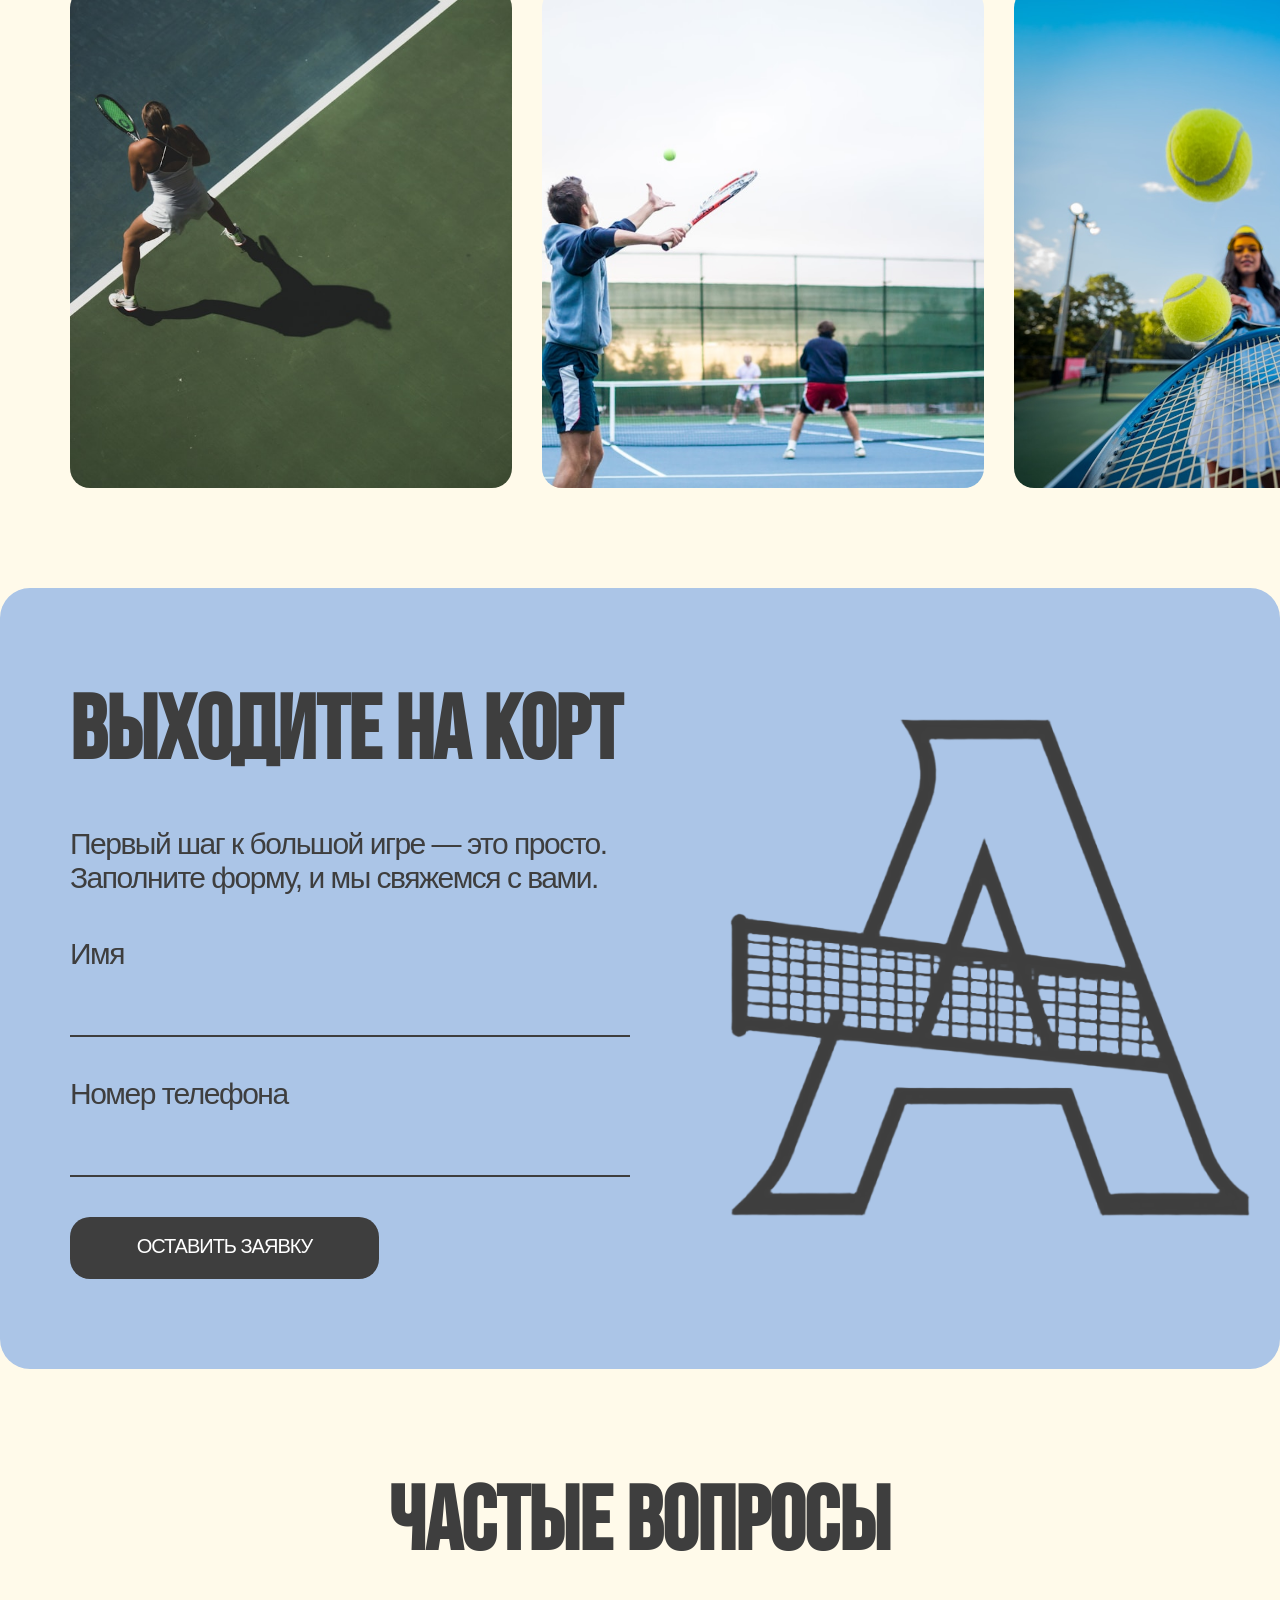
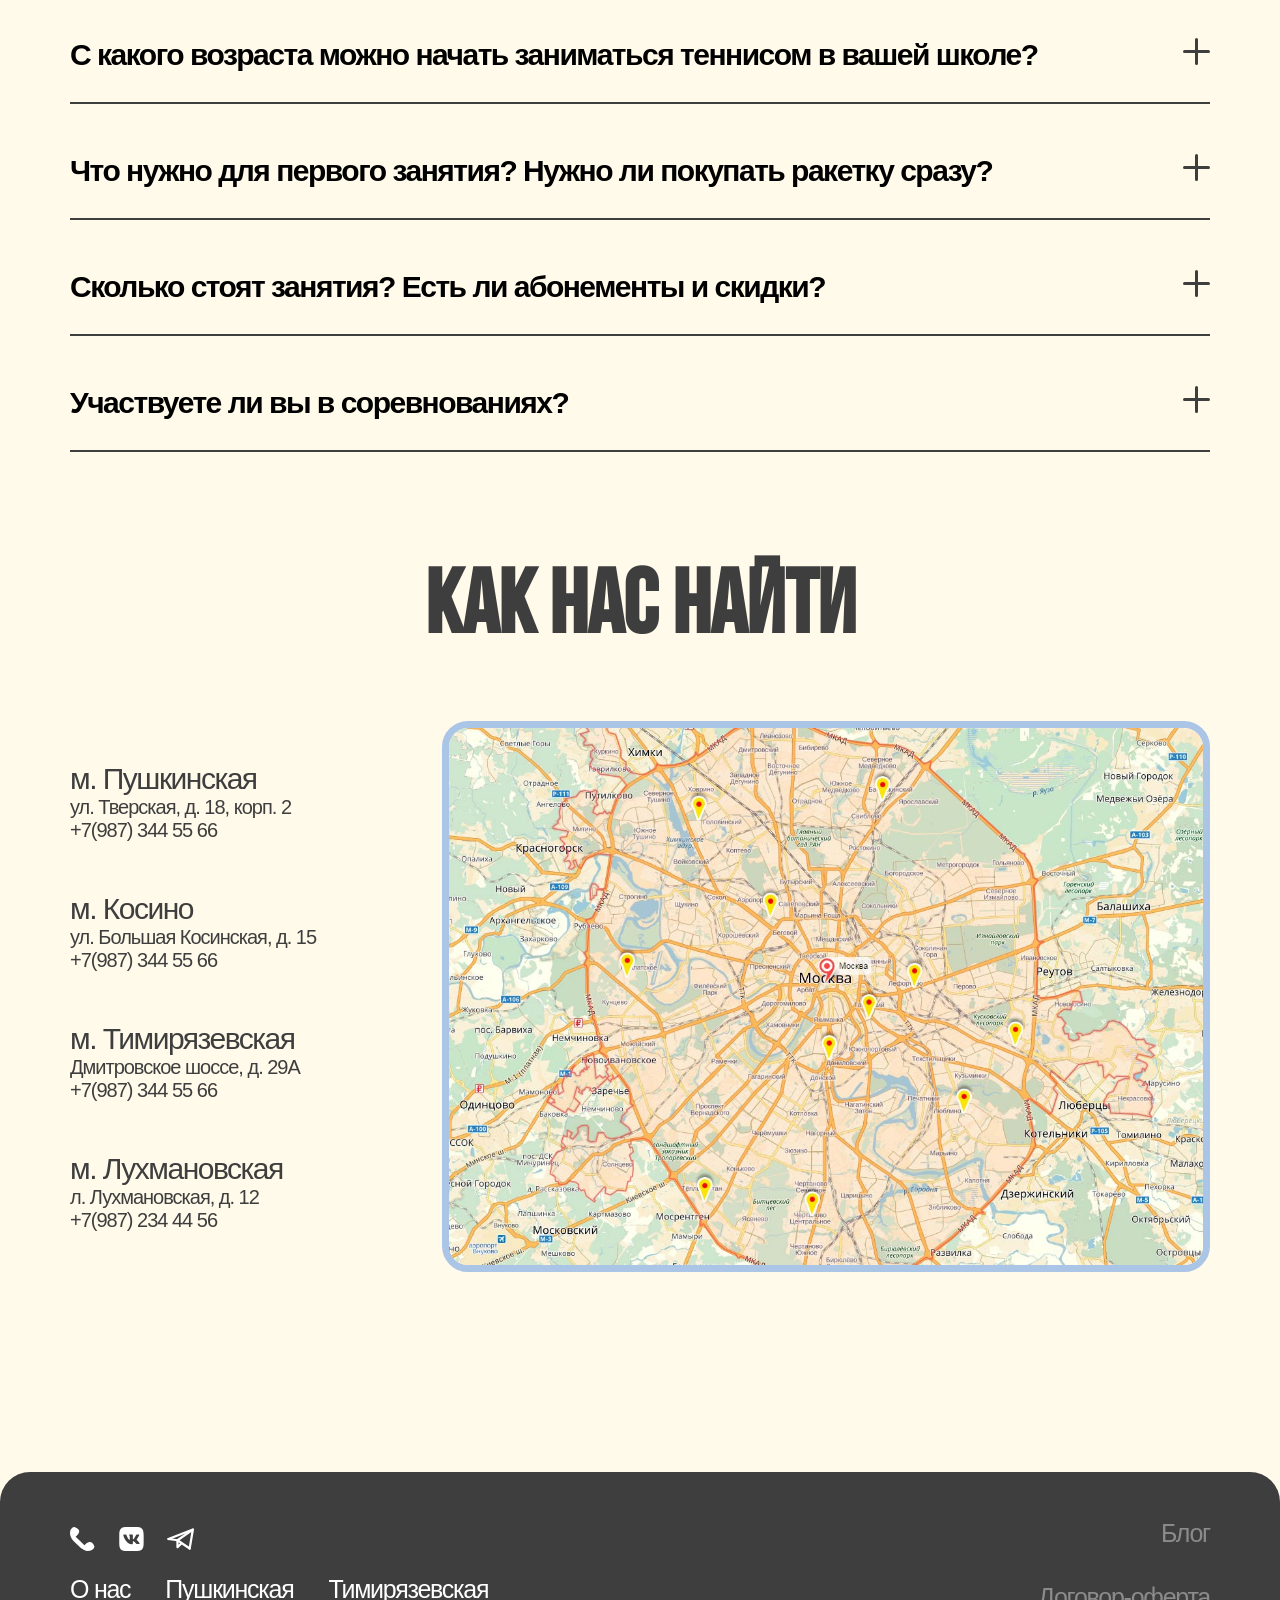
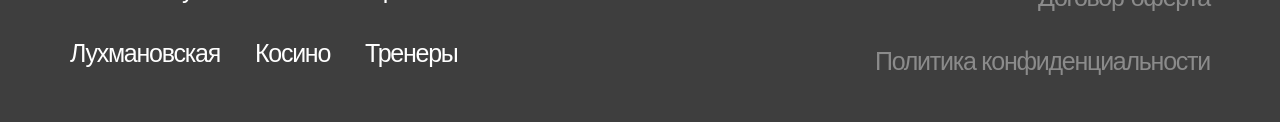
==== commit 5b7c5a9a: "Я всё сам сделал" ====
--- a/index.html
+++ b/index.html
@@ -495,6 +495,10 @@
                   alt=""
                 />
               </button>
+              <p class="faq-answer">
+                Принимаем учеников с 4 лет, есть группы для детей и взрослых. Программу
+                подбираем по возрасту и уровню подготовки.
+              </p>
               <div class="faq-line"></div>
             </div>
             <div class="faq-item">
@@ -505,6 +509,10 @@
                   alt=""
                 />
               </button>
+              <p class="faq-answer">
+                На первое занятие достаточно удобной формы и кроссовок. Ракетку и мячи
+                предоставим на месте.
+              </p>
               <div class="faq-line"></div>
             </div>
             <div class="faq-item">
@@ -515,6 +523,10 @@
                   alt=""
                 />
               </button>
+              <p class="faq-answer">
+                Стоимость зависит от формата и длительности занятий. Есть абонементы и
+                семейные скидки — подскажем лучший вариант.
+              </p>
               <div class="faq-line"></div>
             </div>
             <div class="faq-item">
@@ -525,6 +537,9 @@
                   alt=""
                 />
               </button>
+              <p class="faq-answer">
+                Да, мы участвуем в различных соревнованиях и турнирах. Ребята получают опыт и радость от участия в спортивных мероприятиях.
+              </p>
               <div class="faq-line"></div>
             </div>
           </div>
--- a/styles.css
+++ b/styles.css
@@ -527,24 +527,14 @@
 .mask-small {
   width: 270px;
   height: 213px;
-  -webkit-mask-image: url("assets/img/mask-small.svg");
-  mask-image: url("assets/img/mask-small.svg");
-  -webkit-mask-repeat: no-repeat;
-  mask-repeat: no-repeat;
-  -webkit-mask-size: cover;
-  mask-size: cover;
+  border-radius: 18px;
 }
 
 .mask-large {
   flex: 1;
   min-width: 420px;
   height: 529px;
-  -webkit-mask-image: url("assets/img/mask-large.svg");
-  mask-image: url("assets/img/mask-large.svg");
-  -webkit-mask-repeat: no-repeat;
-  mask-repeat: no-repeat;
-  -webkit-mask-size: cover;
-  mask-size: cover;
+  border-radius: 26px;
 }
 
 .belief {
@@ -900,6 +890,25 @@
 .faq-item img {
   width: 27px;
   height: 27px;
+  transition: transform 0.2s ease;
+}
+
+.faq-answer {
+  display: none;
+  margin: 14px 0 0;
+  font-size: 20px;
+  line-height: 26px;
+  letter-spacing: -0.05em;
+  color: var(--dark);
+  max-width: 900px;
+}
+
+.faq-item.is-open .faq-answer {
+  display: block;
+}
+
+.faq-item.is-open img {
+  transform: rotate(45deg);
 }
 
 .faq-line {
@@ -1298,6 +1307,22 @@
     font-size: 20px;
   }
 
+  .facts {
+    padding: 40px 24px;
+    gap: 32px;
+  }
+
+  .fact {
+    width: 100%;
+    align-items: center;
+    text-align: center;
+    gap: 16px;
+  }
+
+  .fact-text {
+    max-width: 260px;
+  }
+
   .about h2,
   .locations h2,
   .reviews-card h2,
@@ -1330,6 +1355,11 @@
     font-size: 20px;
   }
 
+  .faq-answer {
+    font-size: 16px;
+    line-height: 22px;
+  }
+
   .contact-title {
     font-size: 22px;
   }
@@ -1343,6 +1373,43 @@
     font-size: 18px;
   }
 
+  .site-footer {
+    height: auto;
+    padding: 32px 20px 40px;
+    margin-top: 70px;
+    flex-direction: column;
+    align-items: flex-start;
+    gap: 28px;
+  }
+
+  .footer-left {
+    width: 100%;
+    gap: 18px;
+  }
+
+  .footer-icons {
+    gap: 12px;
+  }
+
+  .footer-icons img {
+    width: 100px;
+    height: 20px;
+    object-fit: contain;
+  }
+
+  .footer-nav {
+    width: 100%;
+    gap: 14px 22px;
+    line-height: 1.2;
+  }
+
+  .footer-right {
+    width: 100%;
+    gap: 14px;
+    text-align: left;
+    color: #b8b8b8;
+  }
+
   .request-modal__window h2 {
     font-size: 44px;
     line-height: 46px;
@@ -1361,4 +1428,162 @@
     width: 100%;
     height: auto;
   }
-}
+  /* Mobile layout fixes: prevent content overflow, unify menu behavior, compact about section */
+  .site-header {
+    height: 64px;
+    padding: 0 16px;
+  }
+
+  .hero-media {
+    margin-right: 0;
+    width: 100%;
+    height: auto;
+    border-radius: 20px;
+  }
+
+  .hero-inner {
+    justify-content: flex-start;
+    padding: 0 16px;
+  }
+
+  .about {
+    padding: 16px;
+  }
+
+  .about::before {
+    display: none;
+  }
+
+  .about h2 {
+    font-size: 32px;
+    text-align: left;
+  }
+
+  .about-content {
+    flex-direction: column;
+    gap: 24px;
+    align-items: flex-start;
+  }
+
+  /* About section: ensure text doesn't stay narrow and images scale nicely */
+  .about-text {
+    width: 100%;
+    max-width: 100%;
+  }
+
+  .about-images {
+    width: 100%;
+    display: flex;
+    flex-direction: column;
+    gap: 12px;
+    align-items: flex-start;
+    position: relative;
+  }
+
+  .about-images::after {
+    content: "";
+    position: absolute;
+    right: -22px;
+    top: -8px;
+    width: 230px;
+    height: 170px;
+    background: url("assets/img/Union.svg") no-repeat center / contain;
+    z-index: -1;
+  }
+
+  .mask-image {
+    -webkit-mask-image: none;
+    mask-image: none;
+    border-radius: 18px;
+  }
+
+  .mask-small {
+    width: 180px;
+    height: 140px;
+    -webkit-mask-size: contain;
+    mask-size: contain;
+  }
+
+  .mask-large {
+    flex: none;
+    width: 100%;
+    min-width: 0;
+    height: 200px;
+    -webkit-mask-size: contain;
+    mask-size: contain;
+  }
+
+  .menu-panel {
+    position: fixed;
+    right: 0;
+    top: 0;
+    width: 100%;
+    height: 100vh;
+    padding: 60px 20px 24px;
+    transform: translateX(100%);
+    transition: transform 0.3s ease;
+    z-index: 70;
+    gap: 28px;
+    overflow-y: auto;
+  }
+
+  .menu-close {
+    left: auto;
+    right: 20px;
+    top: 20px;
+  }
+
+  .menu-open .menu-panel {
+    transform: translateX(0);
+  }
+
+  .menu-links {
+    align-items: flex-start;
+    width: 100%;
+    margin-top: 10px;
+    gap: 22px;
+  }
+
+  .menu-links a,
+  .menu-link {
+    font-size: 18px;
+    line-height: 22px;
+    text-align: left;
+    align-self: stretch;
+  }
+
+  .menu-schedule {
+    position: static;
+    right: auto;
+    top: auto;
+    width: 100%;
+    height: auto;
+    background: transparent;
+    border-radius: 0;
+    padding: 20px 0 0 0;
+    margin: 10px 0 0 0;
+    border-top: 1px solid var(--dark);
+    gap: 16px;
+  }
+
+  .menu-schedule a {
+    font-size: 18px;
+    line-height: 22px;
+    align-self: flex-start;
+  }
+
+  .menu-contacts {
+    width: 100%;
+    align-items: flex-start;
+    gap: 18px;
+  }
+
+  .menu-phone {
+    font-size: 16px;
+  }
+
+  .menu-cta {
+    width: 100%;
+    margin-top: 6px;
+  }
+}
